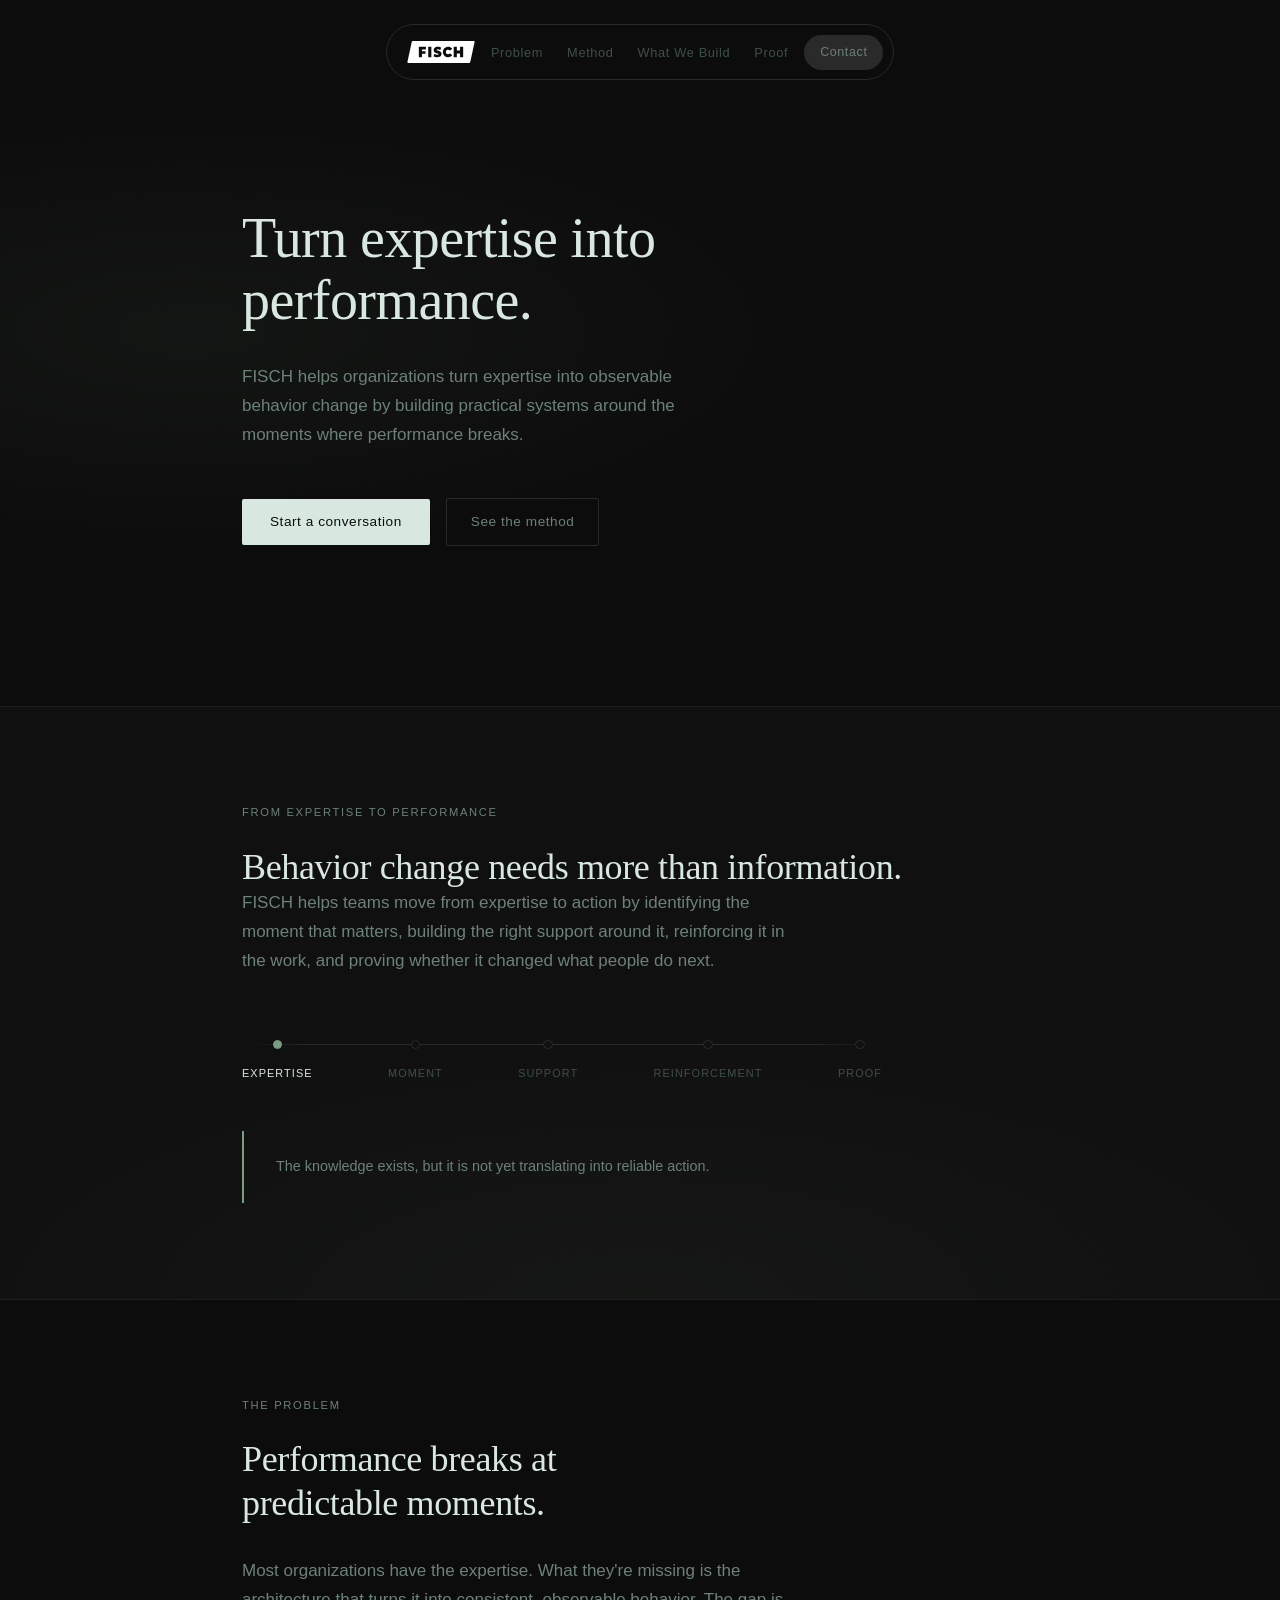
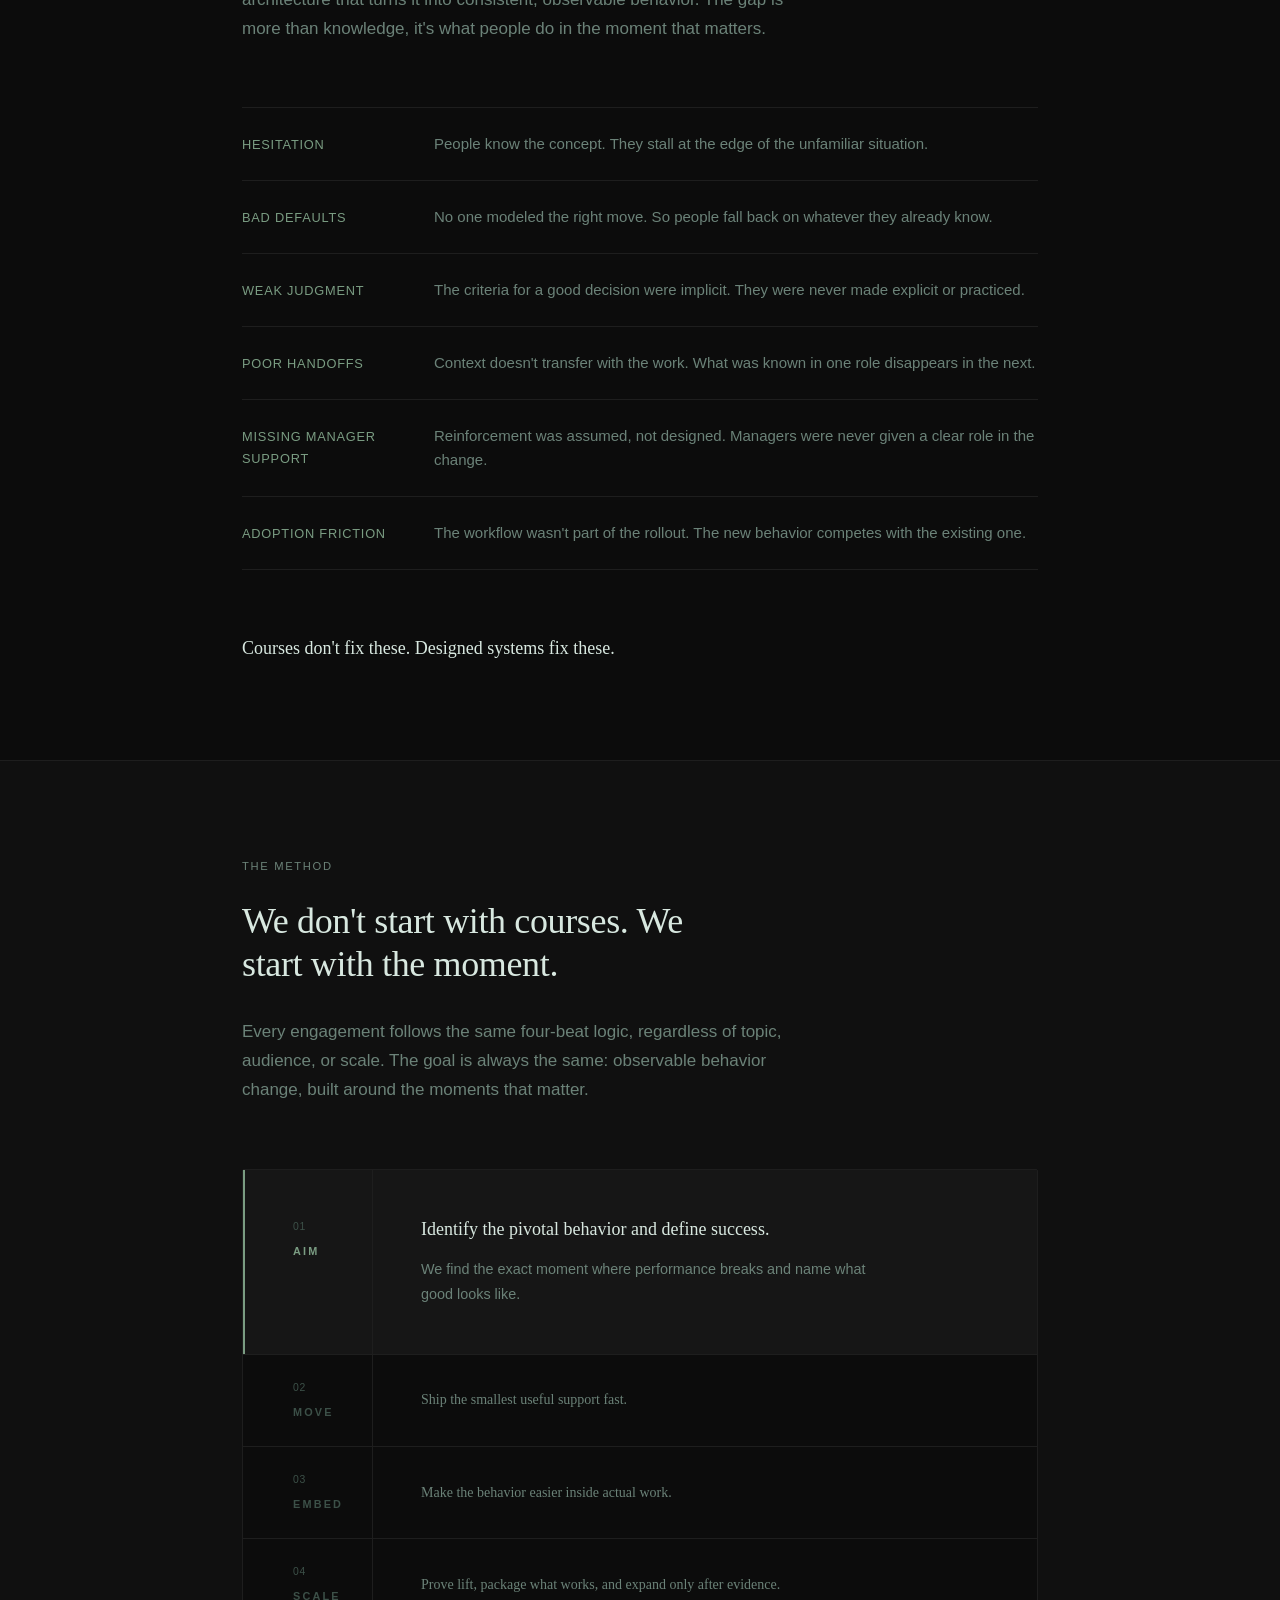
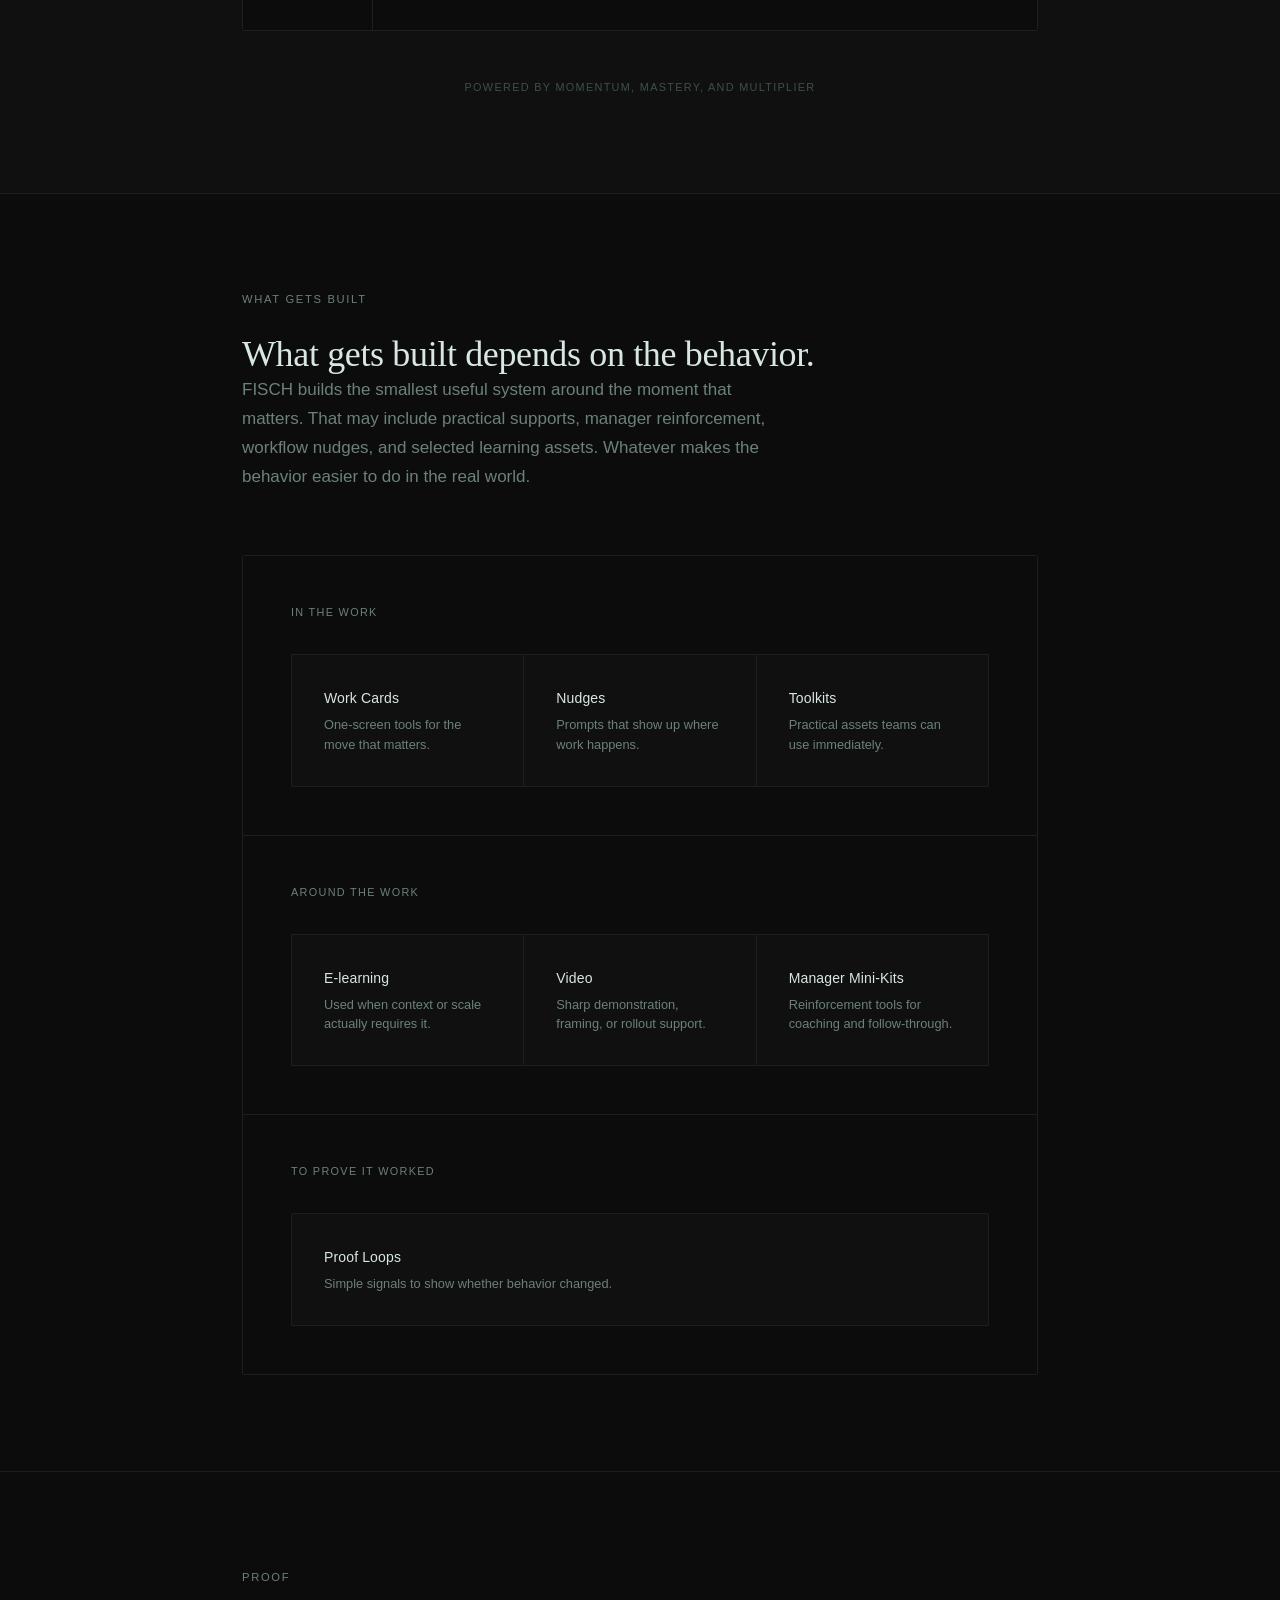
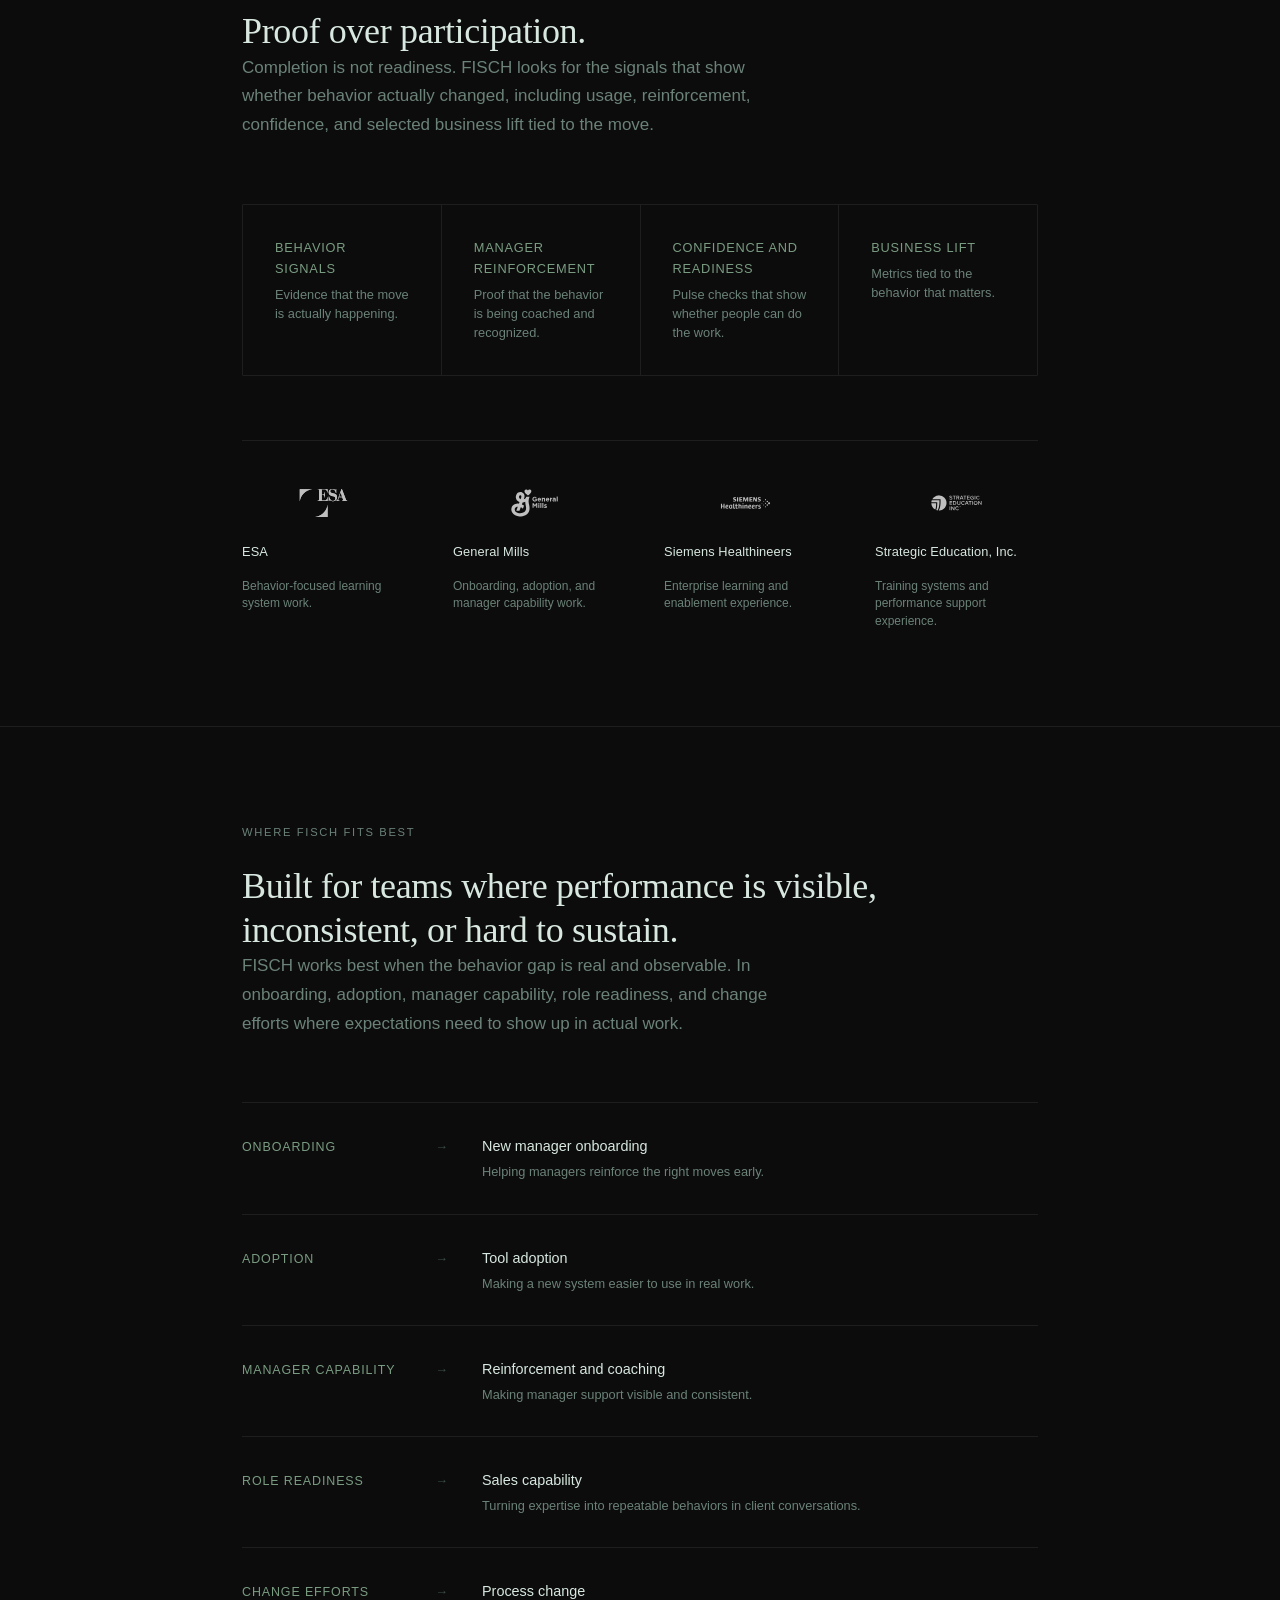
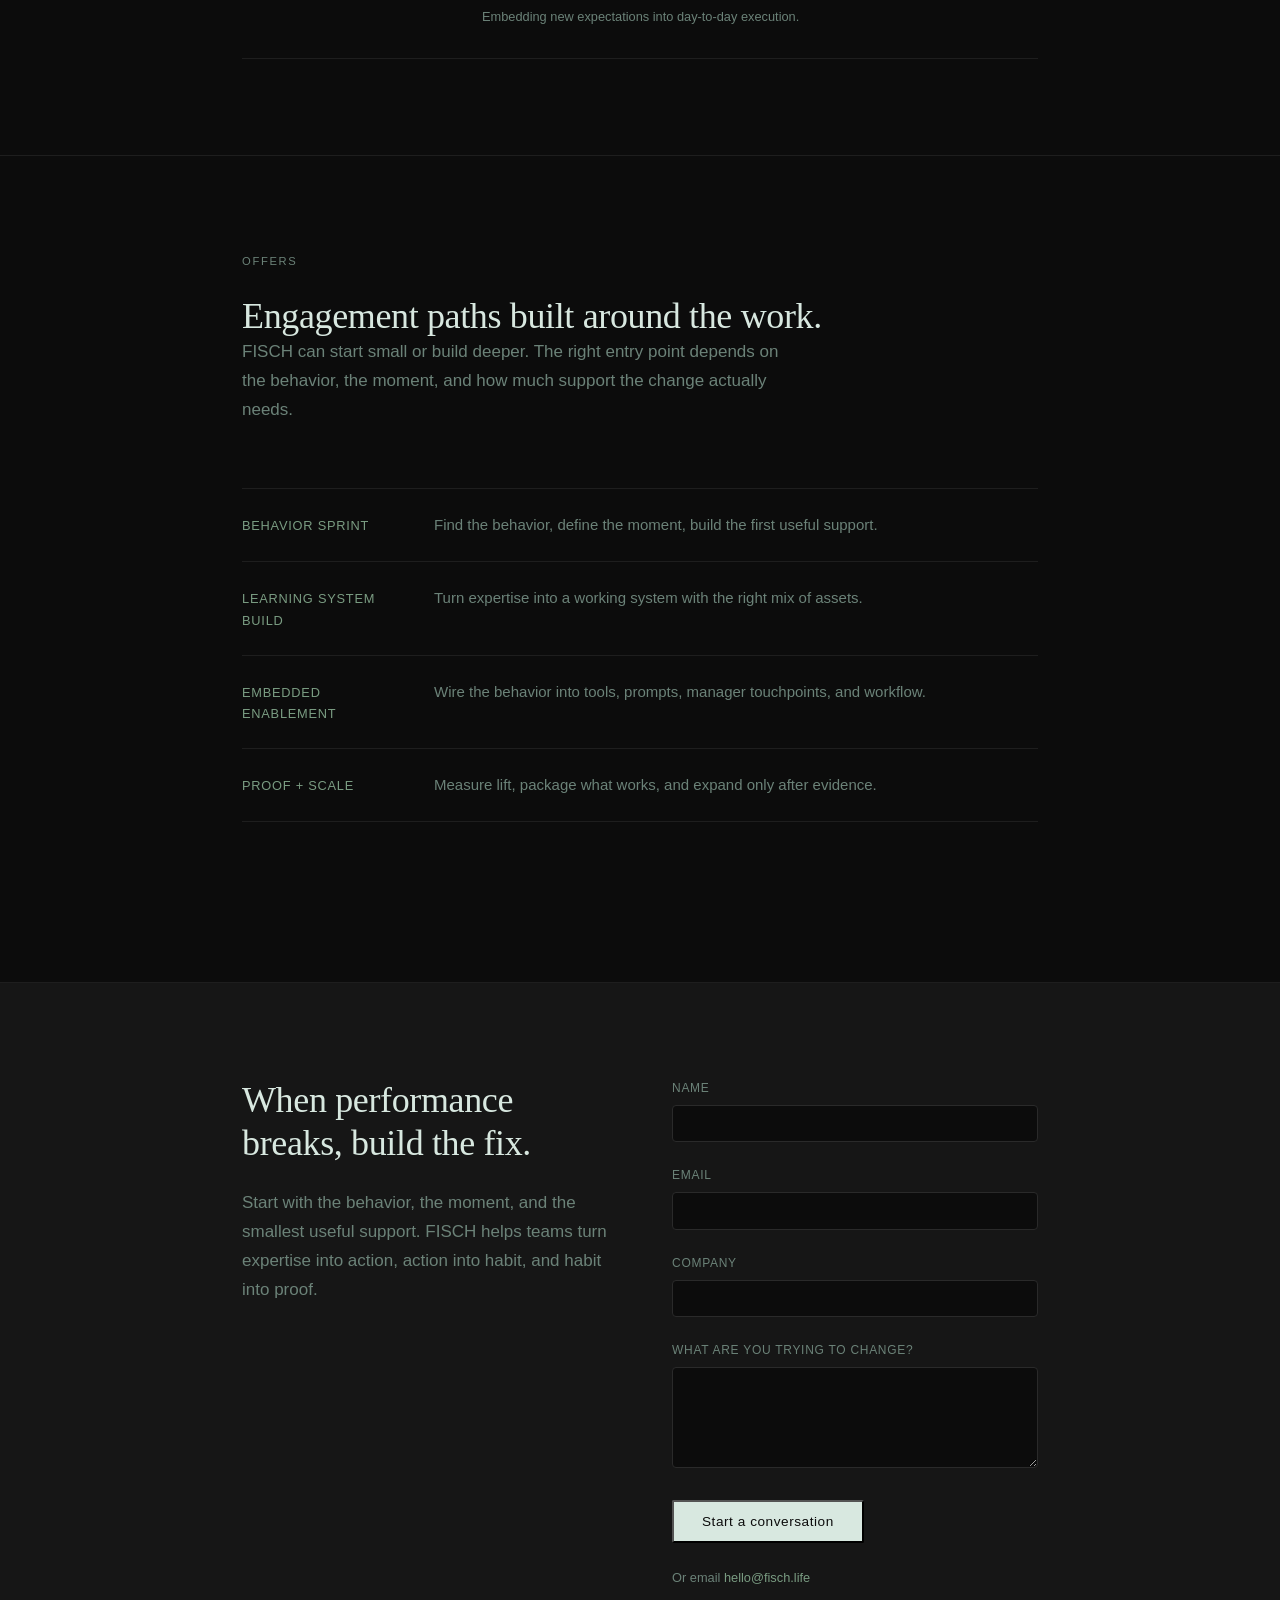
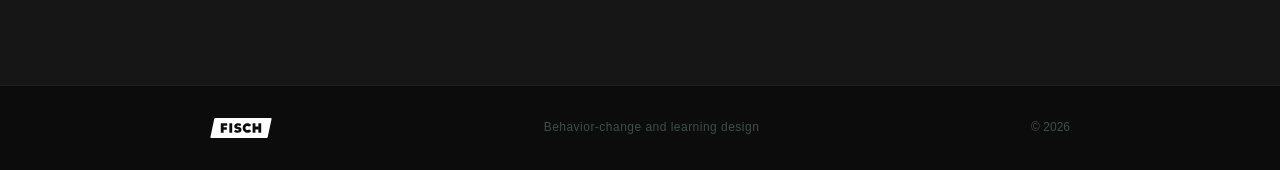
==== about/index.html @ 7678d150 "Add homepage metadata and social preview image" ====
<!DOCTYPE html>
<html lang="en">
<head>
  <meta charset="UTF-8" />
  <meta http-equiv="refresh" content="0; url=/" />
  <link rel="canonical" href="https://fisch.life/" />
  <meta name="robots" content="noindex, nofollow" />
  <title>FISCH</title>
</head>
<body>
  <p>Redirecting to <a href="/">fisch.life</a>&hellip;</p>
</body>
</html>
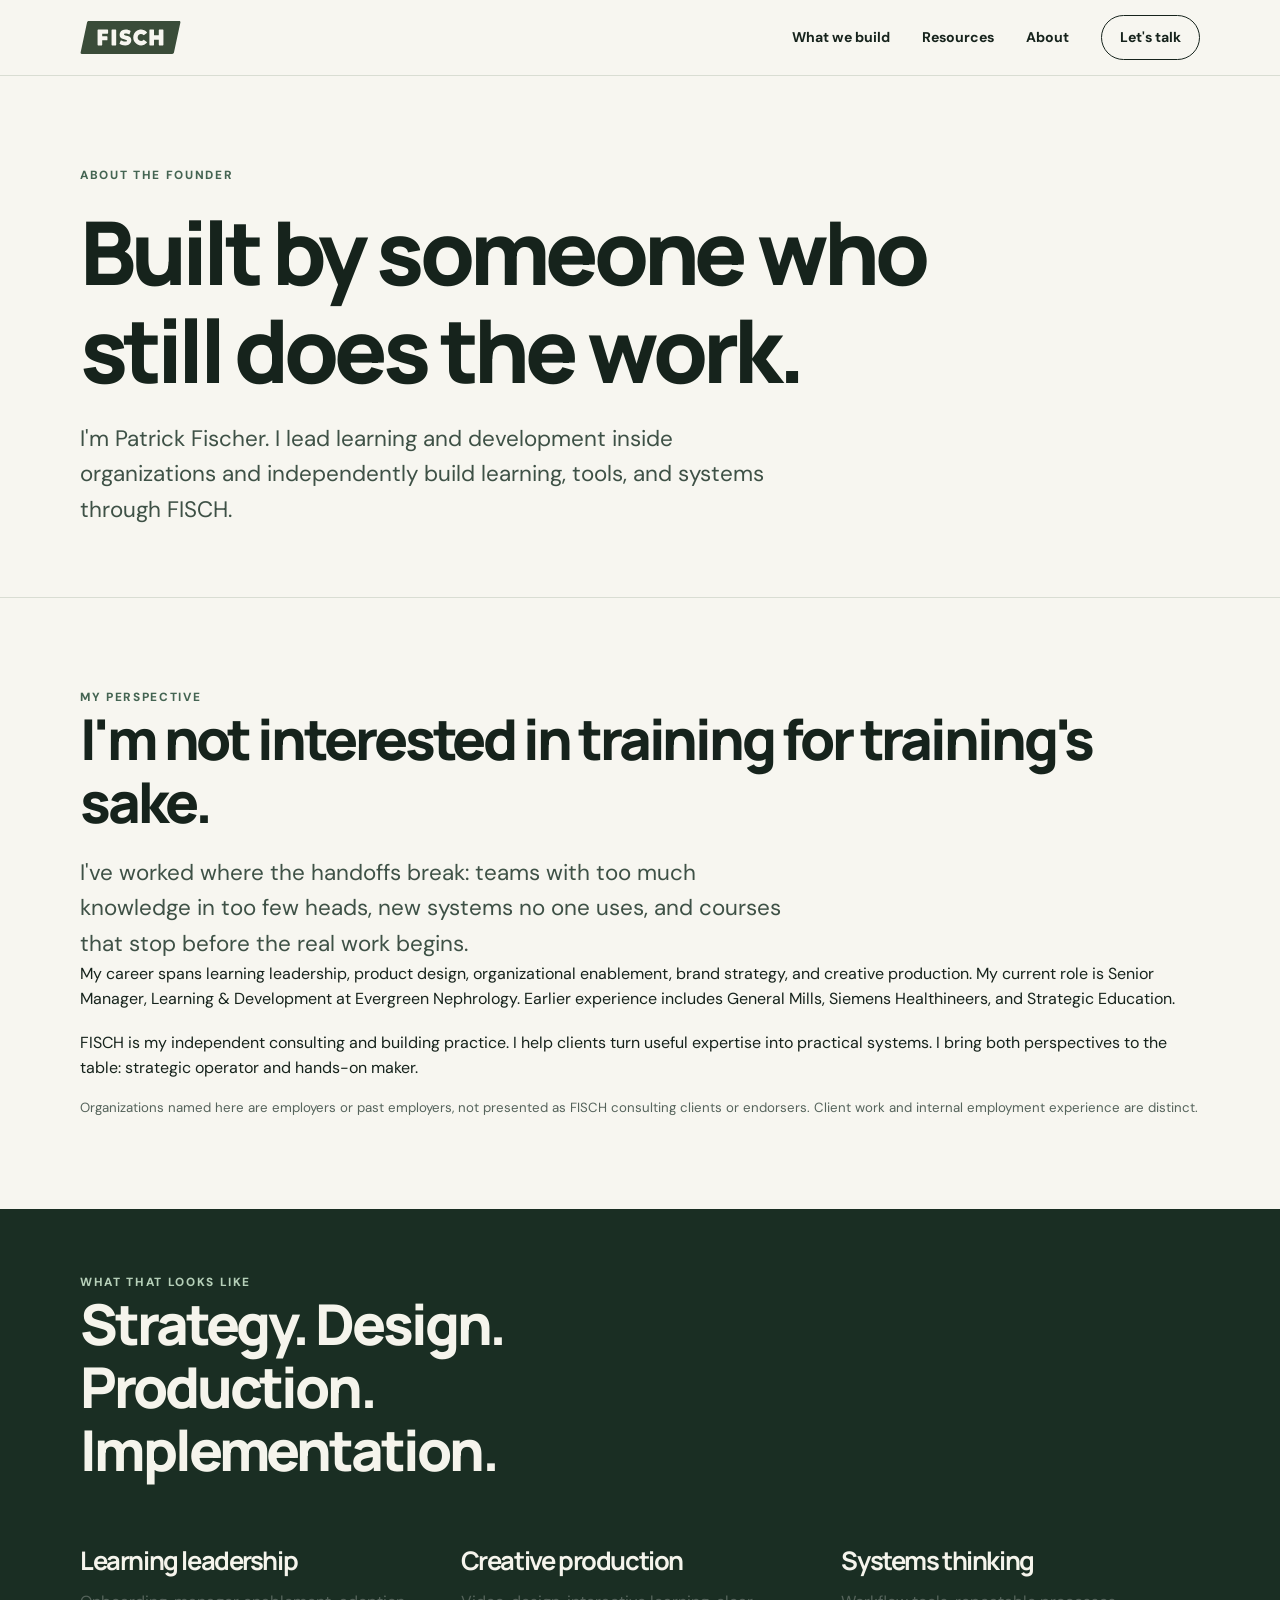
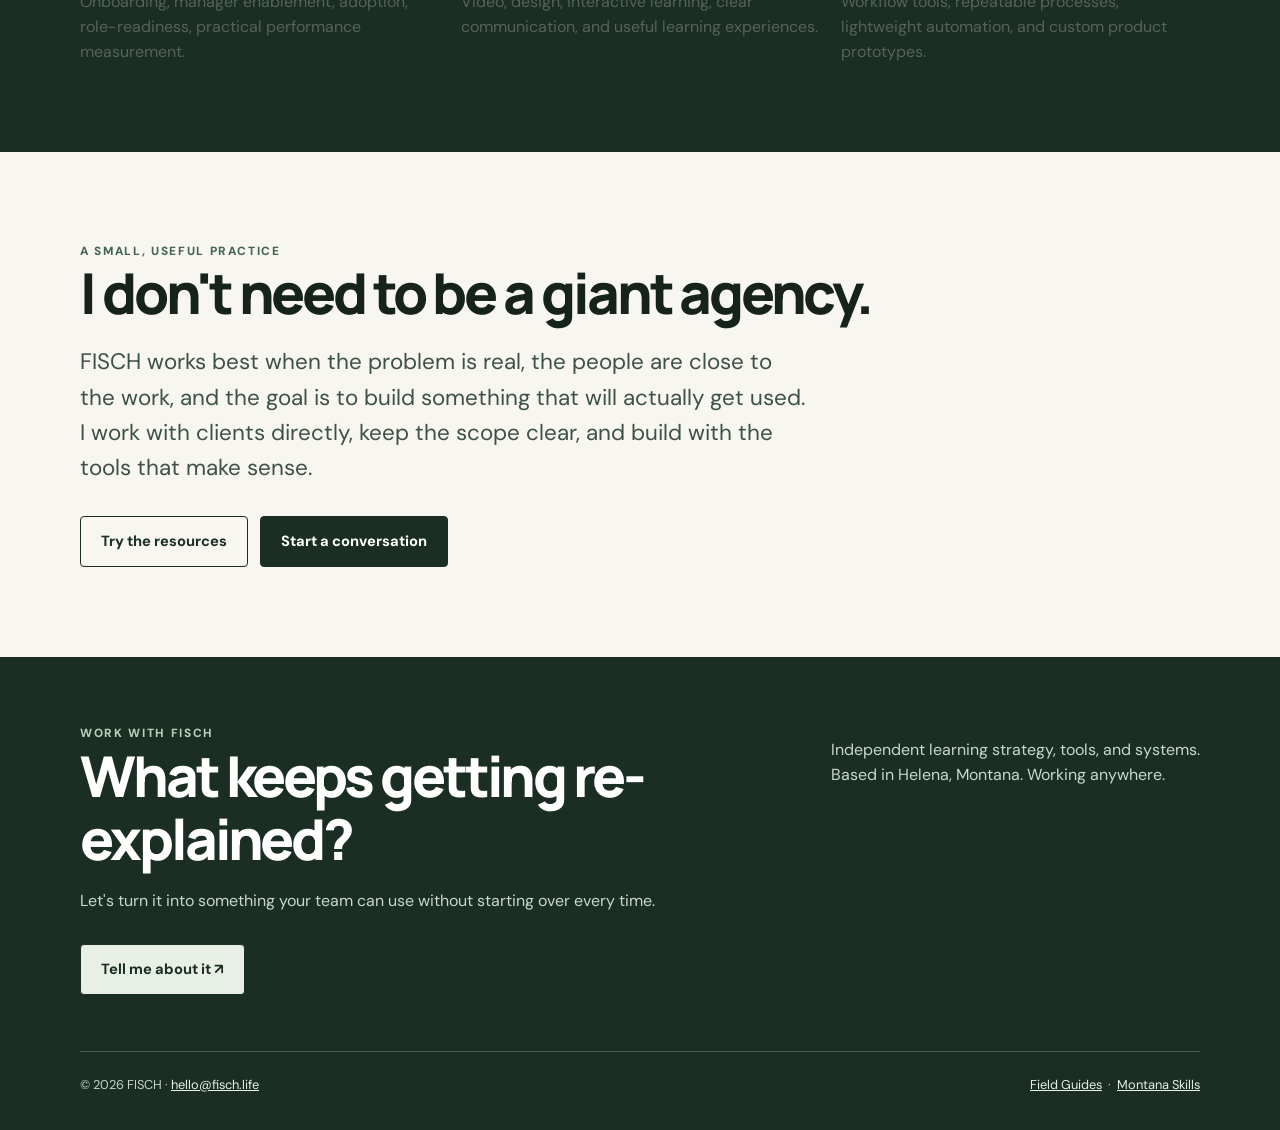
==== commit 982e4e62: "FISCH 2.0: launch editorial website with founder credibility" ====
--- a/about/index.html
+++ b/about/index.html
@@ -1,13 +1,2 @@
-<!DOCTYPE html>
-<html lang="en">
-<head>
-  <meta charset="UTF-8" />
-  <meta http-equiv="refresh" content="0; url=/" />
-  <link rel="canonical" href="https://fisch.life/" />
-  <meta name="robots" content="noindex, nofollow" />
-  <title>FISCH</title>
-</head>
-<body>
-  <p>Redirecting to <a href="/">fisch.life</a>&hellip;</p>
-</body>
-</html>
+<!doctype html><html lang="en"><head><meta charset="utf-8"><meta name="viewport" content="width=device-width, initial-scale=1"><title>About Patrick Fischer | FISCH</title><meta name="description" content="FISCH is built by Patrick Fischer, a working L&D leader, strategist and creative systems builder based in Helena, Montana."><link rel="canonical" href="https://fisch.life/about/"><meta property="og:type" content="website"><meta property="og:title" content="About Patrick Fischer | FISCH"><meta property="og:description" content="FISCH is built by Patrick Fischer, a working L&D leader, strategist and creative systems builder based in Helena, Montana."><meta property="og:image" content="https://fisch.life/assets/images/og-image.png"><link rel="icon" href="/assets/logos/fisch-logo-green.svg" type="image/svg+xml"><link rel="stylesheet" href="/v2.css"></head><body><header class="site-header"><div class="wrap top"><a class="brand" href="/" aria-label="FISCH home"><img src="/assets/logos/fisch-logo-green.svg" alt="FISCH"></a><button type="button" id="menu-toggle" class="menu-btn" aria-expanded="false" aria-controls="site-nav">Menu</button><nav id="site-nav" class="nav" aria-label="Main"><a href="/work/">What we build</a><a href="/resources/">Resources</a><a href="/about/">About</a><a class="nav-cta" href="mailto:hello@fisch.life?subject=Let's%20make%20it%20repeatable">Let's talk</a></nav></div></header>
+<main><section class="page-hero"><div class="wrap"><p class="eyebrow">About the founder</p><h1>Built by someone who still does the work.</h1><p class="lead">I'm Patrick Fischer. I lead learning and development inside organizations and independently build learning, tools, and systems through FISCH.</p></div></section><hr class="rule"><section class="section"><div class="wrap"><div class="band-inner"><div><p class="eyebrow">My perspective</p><h2>I'm not interested in training for training's sake.</h2><p class="lead" style="margin-top:22px">I've worked where the handoffs break: teams with too much knowledge in too few heads, new systems no one uses, and courses that stop before the real work begins.</p></div><div><p>My career spans learning leadership, product design, organizational enablement, brand strategy, and creative production. My current role is Senior Manager, Learning &amp; Development at Evergreen Nephrology. Earlier experience includes General Mills, Siemens Healthineers, and Strategic Education.</p><p style="margin-top:18px">FISCH is my independent consulting and building practice. I help clients turn useful expertise into practical systems. I bring both perspectives to the table: strategic operator and hands-on maker.</p><p style="margin-top:18px" class="micro">Organizations named here are employers or past employers, not presented as FISCH consulting clients or endorsers. Client work and internal employment experience are distinct.</p></div></div></div></section><section class="transformation"><div class="wrap"><p class="eyebrow">What that looks like</p><h2>Strategy. Design. Production. Implementation.</h2><div class="problem-grid" style="margin-top:40px"><div class="problem"><h3>Learning leadership</h3><p>Onboarding, manager enablement, adoption, role-readiness, practical performance measurement.</p></div><div class="problem"><h3>Creative production</h3><p>Video, design, interactive learning, clear communication, and useful learning experiences.</p></div><div class="problem"><h3>Systems thinking</h3><p>Workflow tools, repeatable processes, lightweight automation, and custom product prototypes.</p></div></div></div></section><section class="section"><div class="wrap"><p class="eyebrow">A small, useful practice</p><h2>I don't need to be a giant agency.</h2><p class="lead" style="margin-top:20px">FISCH works best when the problem is real, the people are close to the work, and the goal is to build something that will actually get used. I work with clients directly, keep the scope clear, and build with the tools that make sense.</p><div class="actions"><a href="/resources/" class="btn secondary">Try the resources</a><a href="mailto:hello@fisch.life?subject=Let's%20talk%20FISCH" class="btn">Start a conversation</a></div></div></section></main><footer class="footer"><div class="wrap"><div class="footer-main"><div><span class="eyebrow" style="color:#b6d0b9">Work with FISCH</span><h2>What keeps getting re-explained?</h2><p>Let's turn it into something your team can use without starting over every time.</p><div class="actions"><a class="btn" style="background:#e8efe4;color:#1a2e23" href="mailto:hello@fisch.life?subject=Making%20work%20repeatable">Tell me about it ↗</a></div></div><p>Independent learning strategy, tools, and systems.<br>Based in Helena, Montana. Working anywhere.</p></div><div class="footer-bottom"><span>© 2026 FISCH · <a href="mailto:hello@fisch.life">hello@fisch.life</a></span><span><a href="/resources/">Field Guides</a> &nbsp;·&nbsp; <a href="/montana-skills/">Montana Skills</a></span></div></div></footer><script src="/site-v2.js" defer></script></body></html>
--- a/v2.css
+++ b/v2.css
@@ -0,0 +1,7 @@
+@import url('https://fonts.googleapis.com/css2?family=DM+Sans:wght@400;500;600;700&family=Manrope:wght@400;500;600;700;800&display=swap');
+:root{--ink:#16231c;--muted:#55635b;--paper:#f7f6f0;--white:#fff;--sage:#dae3d8;--forest:#1a2e23;--green:#537962;--line:#d9ddd3;--orange:#c16d42;--max:1120px}
+*{box-sizing:border-box}html{scroll-behavior:smooth}body{margin:0;background:var(--paper);color:var(--ink);font:16px/1.58 'DM Sans',Arial,sans-serif;-webkit-font-smoothing:antialiased}a{color:inherit}a:hover{color:#386148}img{max-width:100%;display:block}button,input,textarea{font:inherit}h1,h2,h3,p{margin:0}h1,h2,h3{font-family:Manrope,'Helvetica Neue',Arial,sans-serif;letter-spacing:-.055em;line-height:1.12}h1{font-size:clamp(3.3rem,8vw,7.3rem);font-weight:800}h2{font-size:clamp(2.1rem,4.4vw,4rem);font-weight:800}h3{font-size:clamp(1.3rem,2vw,1.6rem);font-weight:700}.wrap{width:min(var(--max),calc(100% - 48px));margin-inline:auto}.site-header{position:sticky;top:0;background:rgba(247,246,240,.97);border-bottom:1px solid var(--line);z-index:50;backdrop-filter:blur(12px)}.top{height:75px;display:flex;align-items:center;justify-content:space-between;gap:24px}.brand img{width:101px;height:auto}.brand{display:inline-flex}.nav{display:flex;align-items:center;gap:32px}.nav a{text-decoration:none;font-size:.88rem;font-weight:700}.nav .nav-cta{border:1px solid var(--ink);padding:10px 18px;border-radius:100px}.menu-btn{display:none;border:1px solid var(--ink);border-radius:40px;background:transparent;color:var(--ink);padding:9px 18px;font-weight:700}.eyebrow{font-size:.74rem;text-transform:uppercase;letter-spacing:.14em;font-weight:800;color:#446452}.hero{padding:clamp(72px,9vw,132px) 0 100px}.hero .intro{max-width:900px}.hero h1{max-width:1000px;margin:24px 0}.hero h1 em{font-style:normal;color:#547962}.lead{font-size:clamp(1.14rem,2.2vw,1.4rem);line-height:1.58;max-width:730px;color:#3e5146}.actions{display:flex;gap:12px;align-items:center;flex-wrap:wrap;margin-top:30px}.btn{display:inline-flex;align-items:center;justify-content:center;gap:10px;border:1px solid var(--forest);border-radius:4px;padding:13px 20px;background:var(--forest);color:#fff;text-decoration:none;font-weight:700;font-size:.92rem;cursor:pointer}.btn:hover{background:#365544;color:#fff}.btn.secondary{background:transparent;color:var(--forest)}.btn.secondary:hover{background:var(--sage);color:var(--ink)}.rule{border:0;border-top:1px solid var(--line);margin:0}.section{padding:90px 0}.section-head{display:flex;align-items:start;justify-content:space-between;gap:32px;margin-bottom:40px}.section-head .section-note{max-width:350px;color:var(--muted)}.section-head h2{max-width:650px;margin:14px 0 0}.transformation{background:var(--forest);color:#f5f4ec;padding:64px 0}.transformation h2{max-width:650px}.transformation .eyebrow{color:#b6d0b9}.trans-row{display:grid;grid-template-columns:1fr 66px 1fr;gap:20px;align-items:center;margin-top:48px}.trans-panel{background:#253b2f;border:1px solid #456150;border-radius:8px;padding:28px;min-height:210px}.trans-panel strong{display:block;font-size:1.13rem;margin:10px 0}.trans-panel p{color:#c5d3ca}.trans-arrow{text-align:center;color:#c2d3c5;font-size:2rem}.problem-grid{display:grid;grid-template-columns:repeat(3,minmax(0,1fr));gap:22px}.problem{border-top:2px solid var(--forest);padding:24px 0}.problem p{color:var(--muted);margin-top:13px}.paper-grid{display:grid;grid-template-columns:repeat(3,minmax(0,1fr));gap:16px}.paper{padding:28px;background:var(--white);border:1px solid var(--line);border-radius:4px;display:flex;flex-direction:column;min-height:295px}.paper:hover{border-color:#899c8c}.paper .tag{font-size:.7rem;text-transform:uppercase;letter-spacing:.11em;color:#587360;font-weight:800}.paper h3{margin:26px 0 12px}.paper p{color:var(--muted);font-size:.91rem}.paper a{margin-top:auto;padding-top:25px;text-decoration:underline;text-underline-offset:4px;font-weight:700;font-size:.9rem}.band{background:#e2e9dd;padding:80px 0}.band .band-inner{display:grid;grid-template-columns:1.1fr .9fr;gap:65px;align-items:start}.band p{margin:18px 0;color:#3c4f43}.band a{font-weight:800}.services{display:grid;grid-template-columns:1fr 1fr;gap:0;border-top:1px solid var(--line);margin-top:35px}.service{padding:32px 20px 32px 0;border-bottom:1px solid var(--line)}.service p{margin-top:10px;color:var(--muted)}.service .num{display:block;font-size:.71rem;letter-spacing:.1em;color:var(--green);font-weight:800;margin-bottom:13px}.quote{font:700 clamp(1.35rem,2.7vw,2.4rem)/1.35 Manrope,sans-serif;letter-spacing:-.045em;max-width:890px}.proof{padding:68px 0;border-top:1px solid var(--line)}.proof p{font-size:.9rem;color:var(--muted);max-width:760px;margin-top:17px}.smallcaps{text-transform:uppercase;letter-spacing:.12em;font-size:.75rem;font-weight:800}.footer{background:var(--forest);color:#fff;padding:62px 0 35px}.footer-main{display:flex;justify-content:space-between;gap:32px;align-items:start}.footer h2{max-width:600px}.footer p{color:#c9d8cc;margin-top:18px}.footer a{color:#e6f0e7}.footer-bottom{border-top:1px solid #466050;margin-top:56px;padding-top:23px;display:flex;justify-content:space-between;gap:16px;flex-wrap:wrap;font-size:.8rem;color:#c5d4c9}.page-hero{padding:90px 0 70px}.page-hero h1{font-size:clamp(2.8rem,7vw,5.5rem);max-width:860px;margin:17px 0 22px}.page-hero p.lead{max-width:730px}.article{width:min(760px,calc(100% - 48px));margin:0 auto;padding:45px 0 90px}.article h2{margin:43px 0 14px;font-size:1.8rem}.article h3{margin:26px 0 10px;font-size:1.2rem}.article p,.article li{line-height:1.8;color:#3a4d42;margin-bottom:14px}.article ul,.article ol{padding-left:21px}.article a{color:#315e43}.article .callout{background:#e6ecdf;border-left:4px solid #537962;padding:22px;margin:28px 0}.article .callout p:last-child{margin:0}.article .sources{border-top:1px solid var(--line);padding-top:23px;margin-top:40px;font-size:.9rem}.field-row{display:flex;gap:20px;padding:19px 0;border-bottom:1px solid #d0d8cd;align-items:start}.field-row b{width:175px;flex-shrink:0}.field-row span{flex:1;color:var(--muted)}.worksheet{background:white;border:1px solid #d5dcd3;padding:30px;margin:28px 0}.worksheet h3{margin-top:0}.write-line{border-bottom:1px solid #9ea99f;min-height:36px;margin:8px 0 15px}.resource-toolbar{display:flex;gap:12px;flex-wrap:wrap;align-items:center;margin:20px 0 0}.tool{padding:32px;background:#fff;border:1px solid var(--line);border-radius:6px}.tool fieldset{border:0;padding:0;margin:26px 0}.tool legend{font-weight:700;margin-bottom:12px}.tool label.choice{display:block;margin:8px 0;padding:10px;border:1px solid var(--line);cursor:pointer}.tool label.choice:has(input:checked){background:#e2e9dd;border-color:#65816c}.tool-result{padding:22px;background:#dce7dc;margin-top:22px;display:none}.tool-result.show{display:block}.card-link{text-decoration:none}.visually-hidden{position:absolute;left:-9999px;width:1px;height:1px;overflow:hidden}.micro{font-size:.83rem;color:var(--muted)}.resource-list{display:grid;grid-template-columns:repeat(3,1fr);gap:16px}.resource-list article{background:white;border:1px solid var(--line);padding:26px;display:flex;flex-direction:column;min-height:280px}.resource-list h3{margin:20px 0 10px}.resource-list p{color:var(--muted);font-size:.9rem}.resource-list a{font-weight:700;margin-top:auto;padding-top:24px;text-underline-offset:4px}.resource-list .tag{font-size:.72rem;text-transform:uppercase;letter-spacing:.1em;color:var(--green);font-weight:800}.meta-line{display:flex;gap:14px;flex-wrap:wrap;color:var(--muted);font-size:.82rem;margin-top:22px}.frame{background:white;border:1px solid var(--line);padding:28px;margin:35px 0}.frame .mono{font-family:monospace;font-size:.86rem;background:#e5ebe4;padding:14px;margin:13px 0}.divider{height:1px;background:var(--line);margin:18px 0}.status-note{background:#f1e8dd;border-left:4px solid #b78252;padding:18px;margin:25px 0}.status-note p{margin:0}.video-shell{background:#253c2e;color:white;min-height:220px;display:flex;align-items:center;justify-content:center;text-align:center;padding:30px}.video-shell p{color:#d9e8dc}.nav-highlight{color:#315c41}.editor-help{background:#e5e9e0;padding:20px;margin:28px 0}.editor-help a{display:inline-block;margin:8px 16px 0 0}
+@media(max-width:820px){.wrap{width:min(var(--max),calc(100% - 36px))}.nav{display:none;position:absolute;top:75px;left:0;right:0;background:var(--paper);border-bottom:1px solid var(--line);padding:22px 18px 25px;flex-direction:column;align-items:stretch;gap:0}.nav.open{display:flex}.nav a{padding:12px 0}.nav .nav-cta{margin-top:12px;text-align:center}.menu-btn{display:block}.hero{padding:70px 0}.section{padding:65px 0}.section-head{display:block}.section-head .section-note{margin-top:20px}.trans-row{grid-template-columns:1fr;gap:12px}.trans-arrow{transform:rotate(90deg)}.problem-grid,.paper-grid,.resource-list{grid-template-columns:1fr 1fr}.band .band-inner{grid-template-columns:1fr;gap:20px}.services{grid-template-columns:1fr}.footer-main{display:block}.footer-main .actions{margin-top:25px}}
+@media(max-width:550px){h1{font-size:clamp(2.9rem,13vw,4.6rem)}.page-hero h1{font-size:clamp(2.5rem,11vw,4rem)}.hero{padding:60px 0 70px}.problem-grid,.paper-grid,.resource-list{grid-template-columns:1fr}.paper{min-height:240px}.field-row{display:block}.field-row b{display:block;width:auto;margin-bottom:8px}.worksheet{padding:20px}.section-head{margin-bottom:25px}.top{height:68px}.nav{top:68px}.footer{padding-top:55px}}
+@media(prefers-reduced-motion:reduce){html{scroll-behavior:auto}}
+@media print{.site-header,.footer,.resource-toolbar,.actions,.no-print{display:none!important}body{background:white;color:black}.article{width:100%;padding:0}.worksheet{break-inside:avoid}.page-hero{padding:10px 0}h1{font-size:2.4rem!important}}
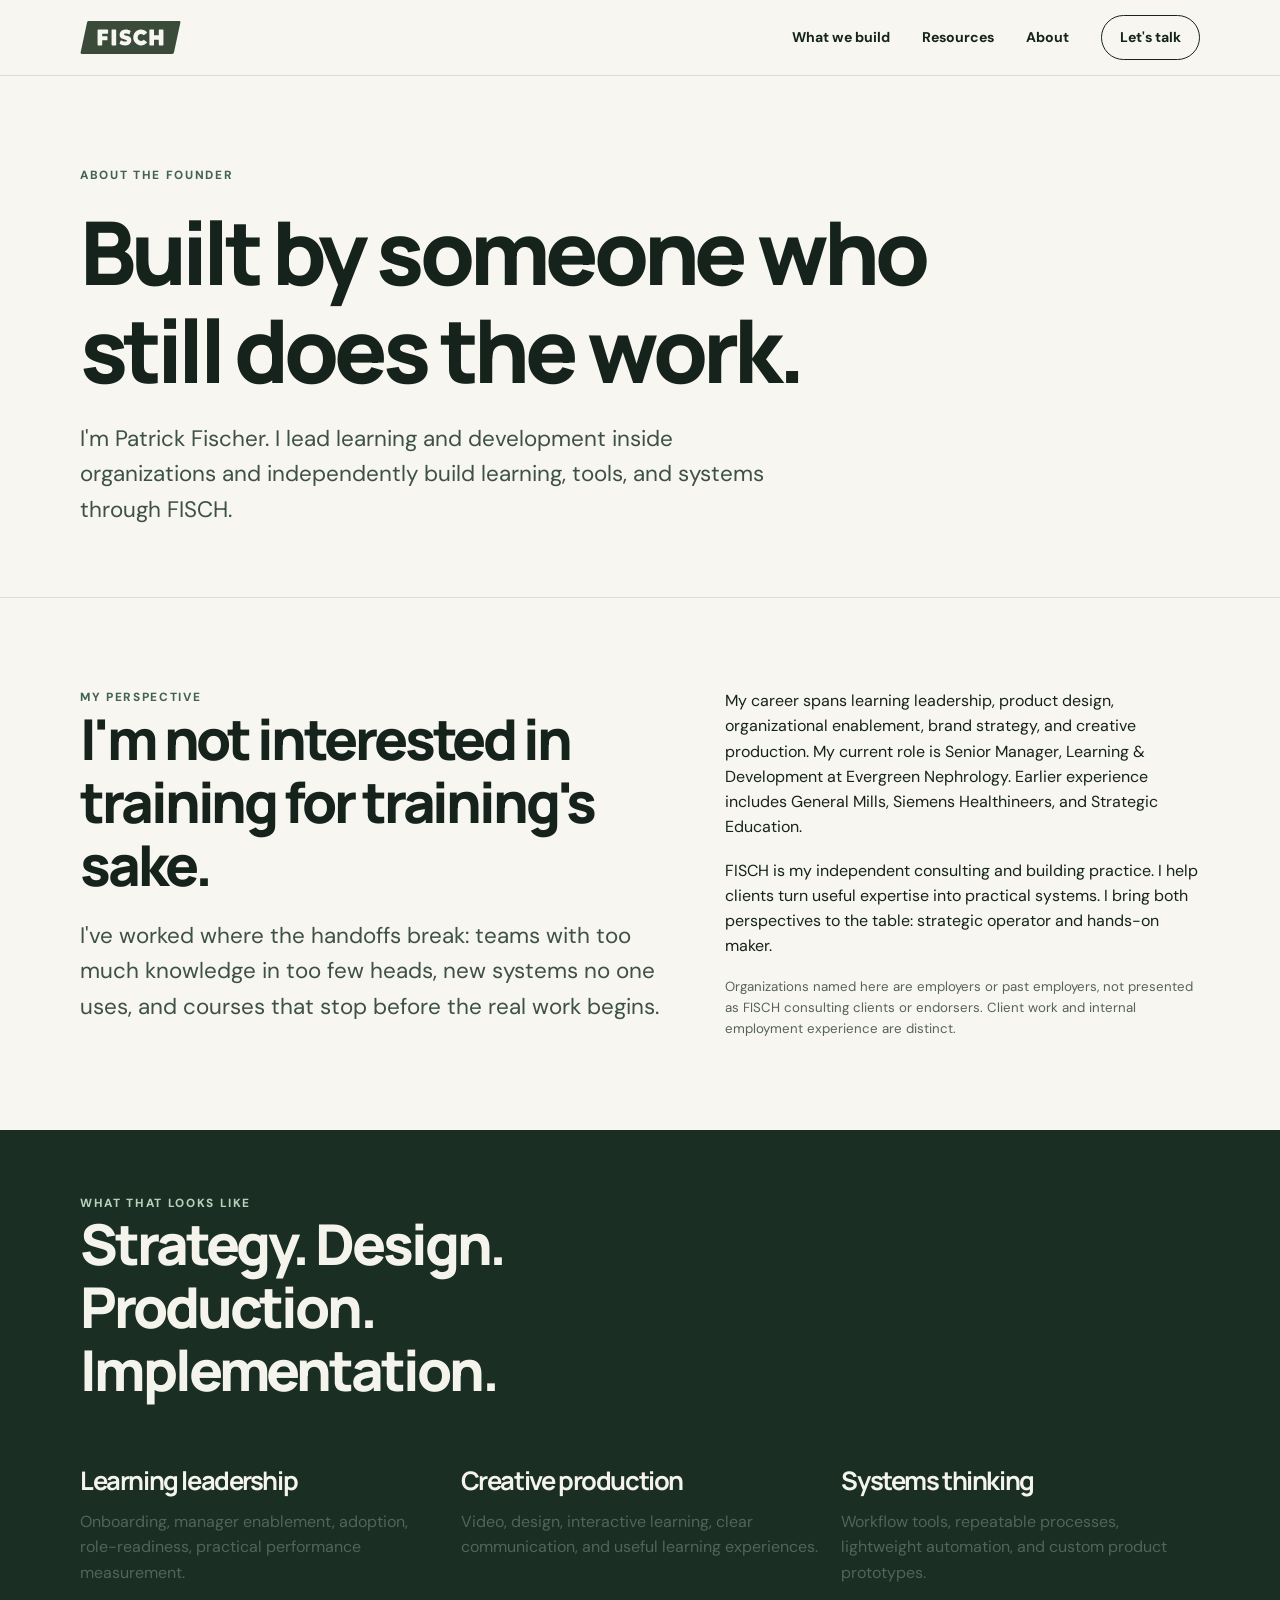
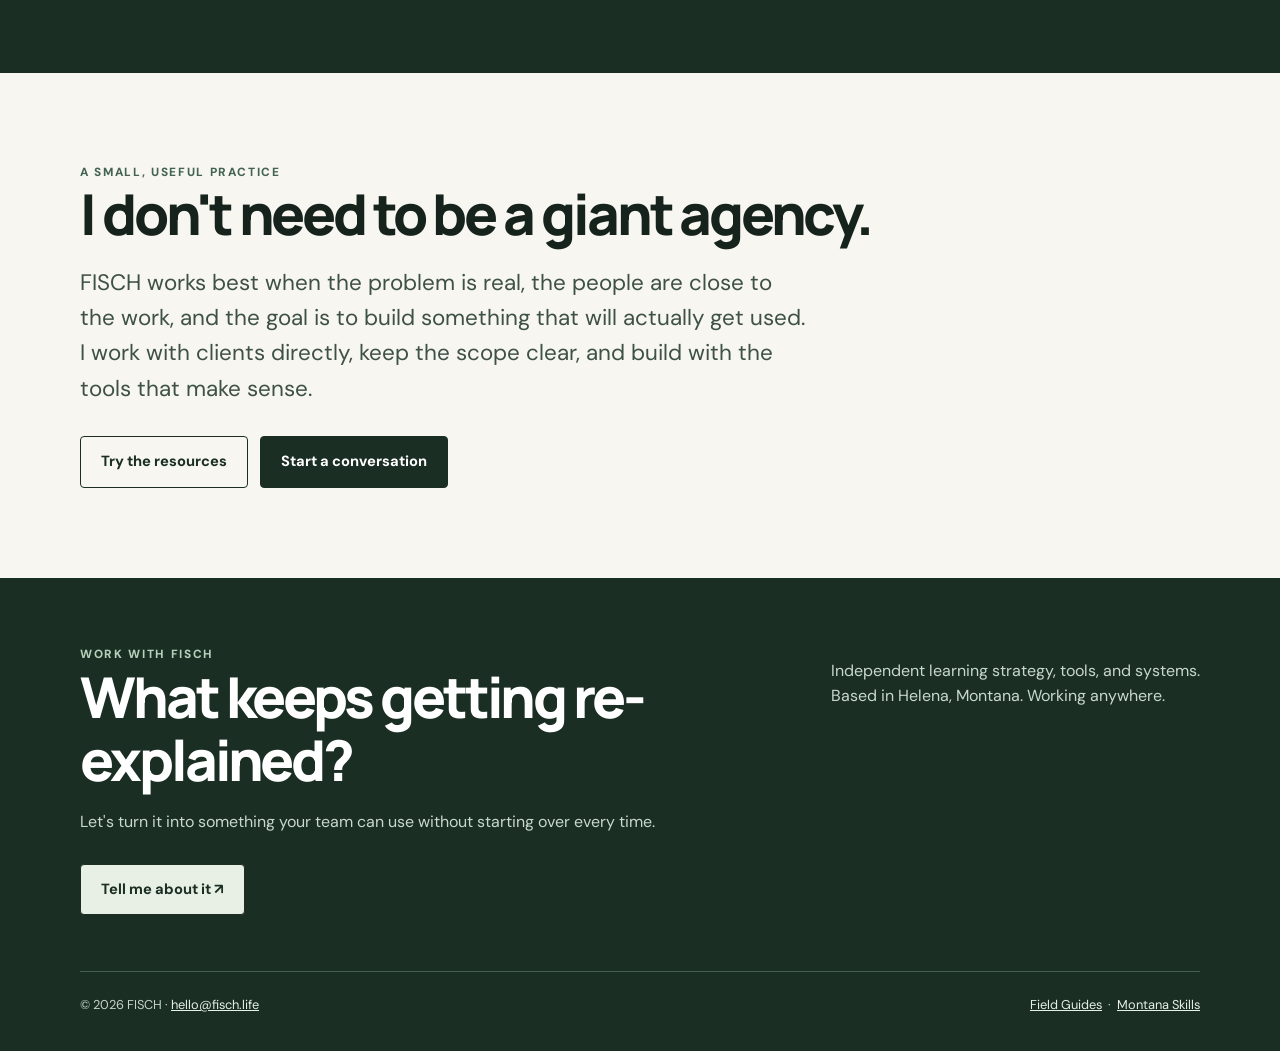
==== commit 35d3c311: "FISCH: restore original artwork and contextual inquiry email drafts" ====
--- a/about/index.html
+++ b/about/index.html
@@ -1,2 +1,2 @@
-<!doctype html><html lang="en"><head><meta charset="utf-8"><meta name="viewport" content="width=device-width, initial-scale=1"><title>About Patrick Fischer | FISCH</title><meta name="description" content="FISCH is built by Patrick Fischer, a working L&D leader, strategist and creative systems builder based in Helena, Montana."><link rel="canonical" href="https://fisch.life/about/"><meta property="og:type" content="website"><meta property="og:title" content="About Patrick Fischer | FISCH"><meta property="og:description" content="FISCH is built by Patrick Fischer, a working L&D leader, strategist and creative systems builder based in Helena, Montana."><meta property="og:image" content="https://fisch.life/assets/images/og-image.png"><link rel="icon" href="/assets/logos/fisch-logo-green.svg" type="image/svg+xml"><link rel="stylesheet" href="/v2.css"></head><body><header class="site-header"><div class="wrap top"><a class="brand" href="/" aria-label="FISCH home"><img src="/assets/logos/fisch-logo-green.svg" alt="FISCH"></a><button type="button" id="menu-toggle" class="menu-btn" aria-expanded="false" aria-controls="site-nav">Menu</button><nav id="site-nav" class="nav" aria-label="Main"><a href="/work/">What we build</a><a href="/resources/">Resources</a><a href="/about/">About</a><a class="nav-cta" href="mailto:hello@fisch.life?subject=Let's%20make%20it%20repeatable">Let's talk</a></nav></div></header>
-<main><section class="page-hero"><div class="wrap"><p class="eyebrow">About the founder</p><h1>Built by someone who still does the work.</h1><p class="lead">I'm Patrick Fischer. I lead learning and development inside organizations and independently build learning, tools, and systems through FISCH.</p></div></section><hr class="rule"><section class="section"><div class="wrap"><div class="band-inner"><div><p class="eyebrow">My perspective</p><h2>I'm not interested in training for training's sake.</h2><p class="lead" style="margin-top:22px">I've worked where the handoffs break: teams with too much knowledge in too few heads, new systems no one uses, and courses that stop before the real work begins.</p></div><div><p>My career spans learning leadership, product design, organizational enablement, brand strategy, and creative production. My current role is Senior Manager, Learning &amp; Development at Evergreen Nephrology. Earlier experience includes General Mills, Siemens Healthineers, and Strategic Education.</p><p style="margin-top:18px">FISCH is my independent consulting and building practice. I help clients turn useful expertise into practical systems. I bring both perspectives to the table: strategic operator and hands-on maker.</p><p style="margin-top:18px" class="micro">Organizations named here are employers or past employers, not presented as FISCH consulting clients or endorsers. Client work and internal employment experience are distinct.</p></div></div></div></section><section class="transformation"><div class="wrap"><p class="eyebrow">What that looks like</p><h2>Strategy. Design. Production. Implementation.</h2><div class="problem-grid" style="margin-top:40px"><div class="problem"><h3>Learning leadership</h3><p>Onboarding, manager enablement, adoption, role-readiness, practical performance measurement.</p></div><div class="problem"><h3>Creative production</h3><p>Video, design, interactive learning, clear communication, and useful learning experiences.</p></div><div class="problem"><h3>Systems thinking</h3><p>Workflow tools, repeatable processes, lightweight automation, and custom product prototypes.</p></div></div></div></section><section class="section"><div class="wrap"><p class="eyebrow">A small, useful practice</p><h2>I don't need to be a giant agency.</h2><p class="lead" style="margin-top:20px">FISCH works best when the problem is real, the people are close to the work, and the goal is to build something that will actually get used. I work with clients directly, keep the scope clear, and build with the tools that make sense.</p><div class="actions"><a href="/resources/" class="btn secondary">Try the resources</a><a href="mailto:hello@fisch.life?subject=Let's%20talk%20FISCH" class="btn">Start a conversation</a></div></div></section></main><footer class="footer"><div class="wrap"><div class="footer-main"><div><span class="eyebrow" style="color:#b6d0b9">Work with FISCH</span><h2>What keeps getting re-explained?</h2><p>Let's turn it into something your team can use without starting over every time.</p><div class="actions"><a class="btn" style="background:#e8efe4;color:#1a2e23" href="mailto:hello@fisch.life?subject=Making%20work%20repeatable">Tell me about it ↗</a></div></div><p>Independent learning strategy, tools, and systems.<br>Based in Helena, Montana. Working anywhere.</p></div><div class="footer-bottom"><span>© 2026 FISCH · <a href="mailto:hello@fisch.life">hello@fisch.life</a></span><span><a href="/resources/">Field Guides</a> &nbsp;·&nbsp; <a href="/montana-skills/">Montana Skills</a></span></div></div></footer><script src="/site-v2.js" defer></script></body></html>+<!doctype html><html lang="en"><head><meta charset="utf-8"><meta name="viewport" content="width=device-width, initial-scale=1"><title>About Patrick Fischer | FISCH</title><meta name="description" content="FISCH is built by Patrick Fischer, a working L&D leader, strategist and creative systems builder based in Helena, Montana."><link rel="canonical" href="https://fisch.life/about/"><meta property="og:type" content="website"><meta property="og:title" content="About Patrick Fischer | FISCH"><meta property="og:description" content="FISCH is built by Patrick Fischer, a working L&D leader, strategist and creative systems builder based in Helena, Montana."><meta property="og:image" content="https://fisch.life/assets/images/og-image.png"><link rel="icon" href="/assets/logos/fisch-logo-green.svg" type="image/svg+xml"><link rel="stylesheet" href="/v2.css"></head><body><header class="site-header"><div class="wrap top"><a class="brand" href="/" aria-label="FISCH home"><img src="/assets/logos/fisch-logo-green.svg" alt="FISCH"></a><button type="button" id="menu-toggle" class="menu-btn" aria-expanded="false" aria-controls="site-nav">Menu</button><nav id="site-nav" class="nav" aria-label="Main"><a href="/work/">What we build</a><a href="/resources/">Resources</a><a href="/about/">About</a><a class="nav-cta" href="mailto:hello@fisch.life?subject=FISCH%20%7C%20New%20project%20inquiry&body=Hi%20Patrick%2C%0A%0AI'd%20like%20to%20discuss%20a%20potential%20FISCH%20project.%0A%0AMy%20organization%2Fteam%3A%0A%0AWhat%20we%20need%20people%20to%20do%20more%20consistently%3A%0A%0AWhat%20keeps%20breaking%20or%20getting%20re-explained%3A%0A%0AWhat%20a%20better%20outcome%20would%20look%20like%3A%0A%0ATimeline%20and%20best%20contact%3A%0A%0ASource%3A%20fisch.life%0A">Let's talk</a></nav></div></header>
+<main><section class="page-hero"><div class="wrap"><p class="eyebrow">About the founder</p><h1>Built by someone who still does the work.</h1><p class="lead">I'm Patrick Fischer. I lead learning and development inside organizations and independently build learning, tools, and systems through FISCH.</p></div></section><hr class="rule"><section class="section"><div class="wrap"><div class="band-inner"><div><p class="eyebrow">My perspective</p><h2>I'm not interested in training for training's sake.</h2><p class="lead" style="margin-top:22px">I've worked where the handoffs break: teams with too much knowledge in too few heads, new systems no one uses, and courses that stop before the real work begins.</p></div><div><p>My career spans learning leadership, product design, organizational enablement, brand strategy, and creative production. My current role is Senior Manager, Learning &amp; Development at Evergreen Nephrology. Earlier experience includes General Mills, Siemens Healthineers, and Strategic Education.</p><p style="margin-top:18px">FISCH is my independent consulting and building practice. I help clients turn useful expertise into practical systems. I bring both perspectives to the table: strategic operator and hands-on maker.</p><p style="margin-top:18px" class="micro">Organizations named here are employers or past employers, not presented as FISCH consulting clients or endorsers. Client work and internal employment experience are distinct.</p></div></div></div></section><section class="transformation"><div class="wrap"><p class="eyebrow">What that looks like</p><h2>Strategy. Design. Production. Implementation.</h2><div class="problem-grid" style="margin-top:40px"><div class="problem"><h3>Learning leadership</h3><p>Onboarding, manager enablement, adoption, role-readiness, practical performance measurement.</p></div><div class="problem"><h3>Creative production</h3><p>Video, design, interactive learning, clear communication, and useful learning experiences.</p></div><div class="problem"><h3>Systems thinking</h3><p>Workflow tools, repeatable processes, lightweight automation, and custom product prototypes.</p></div></div></div></section><section class="section"><div class="wrap"><p class="eyebrow">A small, useful practice</p><h2>I don't need to be a giant agency.</h2><p class="lead" style="margin-top:20px">FISCH works best when the problem is real, the people are close to the work, and the goal is to build something that will actually get used. I work with clients directly, keep the scope clear, and build with the tools that make sense.</p><div class="actions"><a href="/resources/" class="btn secondary">Try the resources</a><a href="mailto:hello@fisch.life?subject=FISCH%20%7C%20New%20project%20inquiry&body=Hi%20Patrick%2C%0A%0AI'd%20like%20to%20discuss%20a%20potential%20FISCH%20project.%0A%0AMy%20organization%2Fteam%3A%0A%0AWhat%20we%20need%20people%20to%20do%20more%20consistently%3A%0A%0AWhat%20keeps%20breaking%20or%20getting%20re-explained%3A%0A%0AWhat%20a%20better%20outcome%20would%20look%20like%3A%0A%0ATimeline%20and%20best%20contact%3A%0A%0ASource%3A%20fisch.life%0A%20FISCH" class="btn">Start a conversation</a></div></div></section></main><footer class="footer"><div class="wrap"><div class="footer-main"><div><span class="eyebrow" style="color:#b6d0b9">Work with FISCH</span><h2>What keeps getting re-explained?</h2><p>Let's turn it into something your team can use without starting over every time.</p><div class="actions"><a class="btn" style="background:#e8efe4;color:#1a2e23" href="mailto:hello@fisch.life?subject=FISCH%20%7C%20New%20project%20inquiry&body=Hi%20Patrick%2C%0A%0AI'd%20like%20to%20discuss%20a%20potential%20FISCH%20project.%0A%0AMy%20organization%2Fteam%3A%0A%0AWhat%20we%20need%20people%20to%20do%20more%20consistently%3A%0A%0AWhat%20keeps%20breaking%20or%20getting%20re-explained%3A%0A%0AWhat%20a%20better%20outcome%20would%20look%20like%3A%0A%0ATimeline%20and%20best%20contact%3A%0A%0ASource%3A%20fisch.life%0A">Tell me about it ↗</a></div></div><p>Independent learning strategy, tools, and systems.<br>Based in Helena, Montana. Working anywhere.</p></div><div class="footer-bottom"><span>© 2026 FISCH · <a href="mailto:hello@fisch.life">hello@fisch.life</a></span><span><a href="/resources/">Field Guides</a> &nbsp;·&nbsp; <a href="/montana-skills/">Montana Skills</a></span></div></div></footer><script src="/site-v2.js" defer></script></body></html>
--- a/v2.css
+++ b/v2.css
@@ -5,3 +5,7 @@
 @media(max-width:550px){h1{font-size:clamp(2.9rem,13vw,4.6rem)}.page-hero h1{font-size:clamp(2.5rem,11vw,4rem)}.hero{padding:60px 0 70px}.problem-grid,.paper-grid,.resource-list{grid-template-columns:1fr}.paper{min-height:240px}.field-row{display:block}.field-row b{display:block;width:auto;margin-bottom:8px}.worksheet{padding:20px}.section-head{margin-bottom:25px}.top{height:68px}.nav{top:68px}.footer{padding-top:55px}}
 @media(prefers-reduced-motion:reduce){html{scroll-behavior:auto}}
 @media print{.site-header,.footer,.resource-toolbar,.actions,.no-print{display:none!important}body{background:white;color:black}.article{width:100%;padding:0}.worksheet{break-inside:avoid}.page-hero{padding:10px 0}h1{font-size:2.4rem!important}}
+
+/* Keep the About page readable as a two-column editorial spread. */
+.section .band-inner{display:grid;grid-template-columns:1.1fr .9fr;gap:65px;align-items:start}
+@media(max-width:820px){.section .band-inner{display:block}.section .band-inner>div+div{margin-top:28px}}
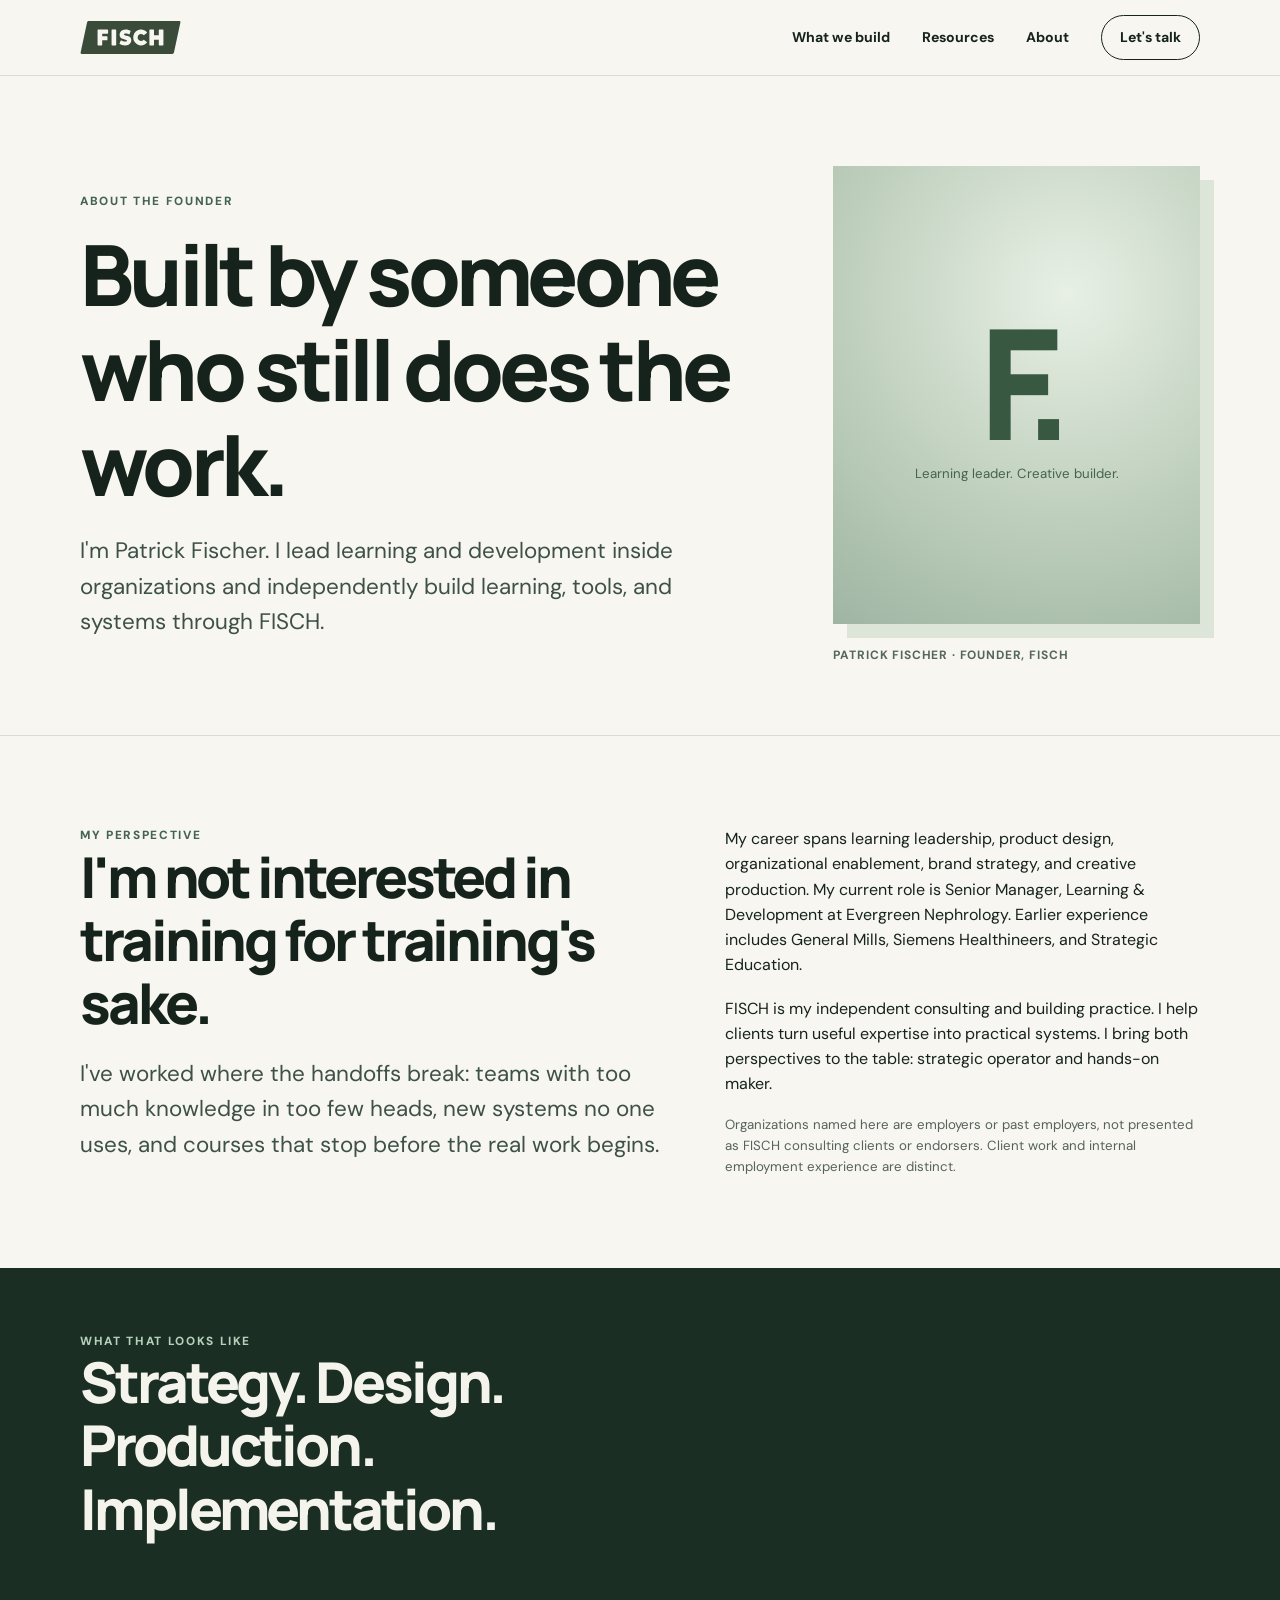
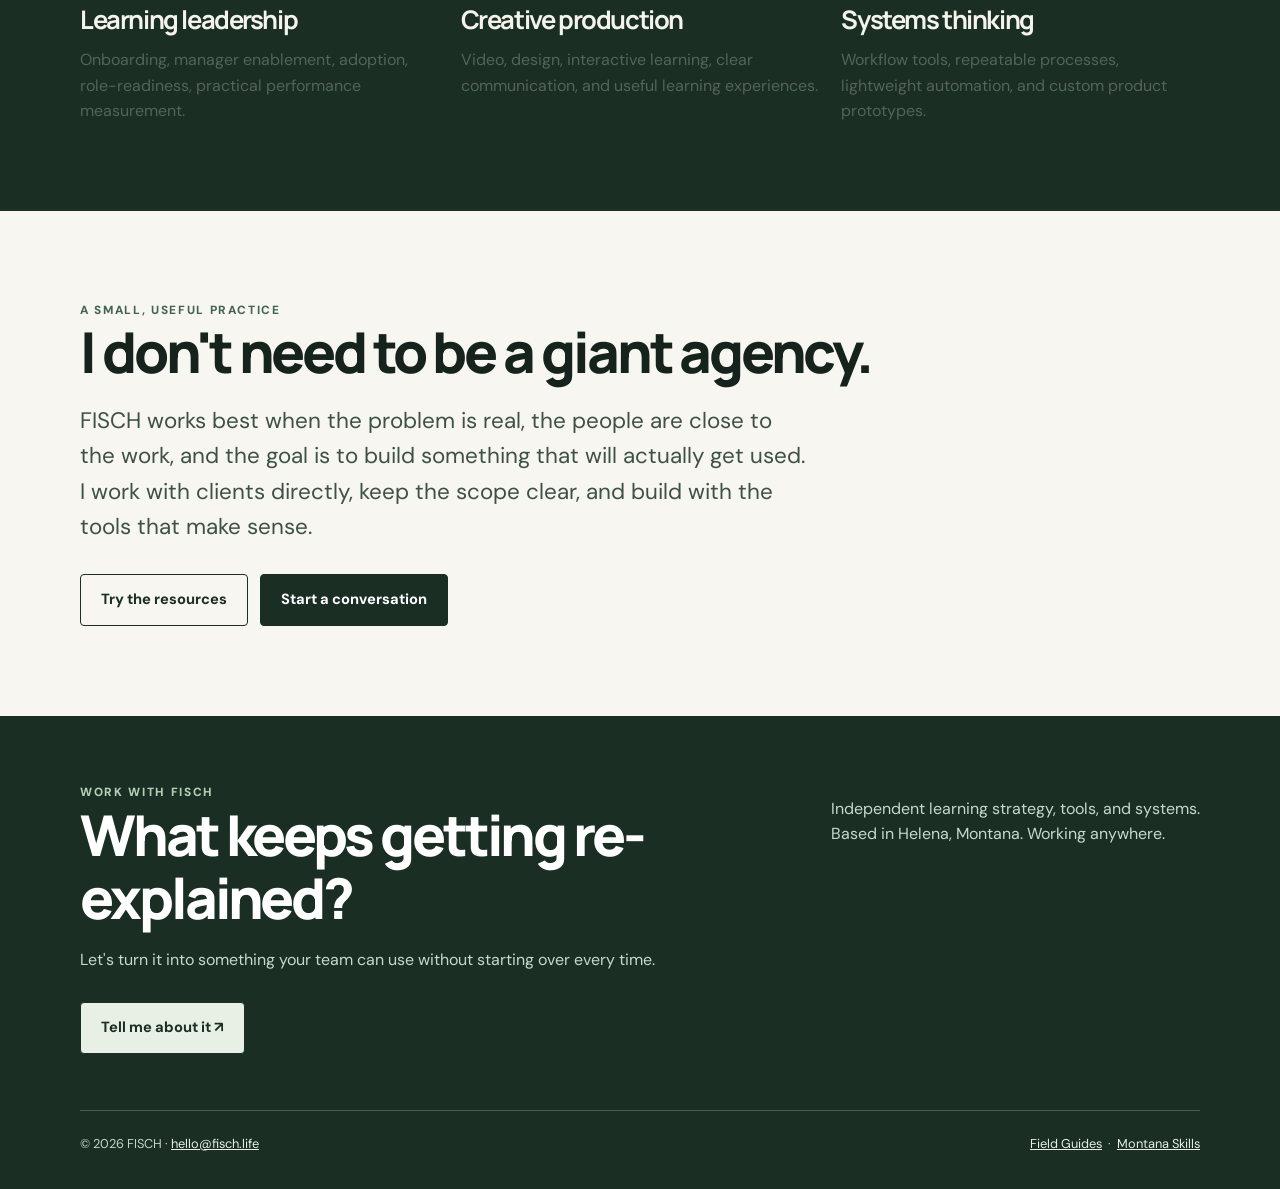
==== commit 4a9f81ca: "FISCH: prepare genuine founder portrait placement on About" ====
--- a/about/index.html
+++ b/about/index.html
@@ -1,2 +1,2 @@
-<!doctype html><html lang="en"><head><meta charset="utf-8"><meta name="viewport" content="width=device-width, initial-scale=1"><title>About Patrick Fischer | FISCH</title><meta name="description" content="FISCH is built by Patrick Fischer, a working L&D leader, strategist and creative systems builder based in Helena, Montana."><link rel="canonical" href="https://fisch.life/about/"><meta property="og:type" content="website"><meta property="og:title" content="About Patrick Fischer | FISCH"><meta property="og:description" content="FISCH is built by Patrick Fischer, a working L&D leader, strategist and creative systems builder based in Helena, Montana."><meta property="og:image" content="https://fisch.life/assets/images/og-image.png"><link rel="icon" href="/assets/logos/fisch-logo-green.svg" type="image/svg+xml"><link rel="stylesheet" href="/v2.css"></head><body><header class="site-header"><div class="wrap top"><a class="brand" href="/" aria-label="FISCH home"><img src="/assets/logos/fisch-logo-green.svg" alt="FISCH"></a><button type="button" id="menu-toggle" class="menu-btn" aria-expanded="false" aria-controls="site-nav">Menu</button><nav id="site-nav" class="nav" aria-label="Main"><a href="/work/">What we build</a><a href="/resources/">Resources</a><a href="/about/">About</a><a class="nav-cta" href="mailto:hello@fisch.life?subject=FISCH%20%7C%20New%20project%20inquiry&body=Hi%20Patrick%2C%0A%0AI'd%20like%20to%20discuss%20a%20potential%20FISCH%20project.%0A%0AMy%20organization%2Fteam%3A%0A%0AWhat%20we%20need%20people%20to%20do%20more%20consistently%3A%0A%0AWhat%20keeps%20breaking%20or%20getting%20re-explained%3A%0A%0AWhat%20a%20better%20outcome%20would%20look%20like%3A%0A%0ATimeline%20and%20best%20contact%3A%0A%0ASource%3A%20fisch.life%0A">Let's talk</a></nav></div></header>
-<main><section class="page-hero"><div class="wrap"><p class="eyebrow">About the founder</p><h1>Built by someone who still does the work.</h1><p class="lead">I'm Patrick Fischer. I lead learning and development inside organizations and independently build learning, tools, and systems through FISCH.</p></div></section><hr class="rule"><section class="section"><div class="wrap"><div class="band-inner"><div><p class="eyebrow">My perspective</p><h2>I'm not interested in training for training's sake.</h2><p class="lead" style="margin-top:22px">I've worked where the handoffs break: teams with too much knowledge in too few heads, new systems no one uses, and courses that stop before the real work begins.</p></div><div><p>My career spans learning leadership, product design, organizational enablement, brand strategy, and creative production. My current role is Senior Manager, Learning &amp; Development at Evergreen Nephrology. Earlier experience includes General Mills, Siemens Healthineers, and Strategic Education.</p><p style="margin-top:18px">FISCH is my independent consulting and building practice. I help clients turn useful expertise into practical systems. I bring both perspectives to the table: strategic operator and hands-on maker.</p><p style="margin-top:18px" class="micro">Organizations named here are employers or past employers, not presented as FISCH consulting clients or endorsers. Client work and internal employment experience are distinct.</p></div></div></div></section><section class="transformation"><div class="wrap"><p class="eyebrow">What that looks like</p><h2>Strategy. Design. Production. Implementation.</h2><div class="problem-grid" style="margin-top:40px"><div class="problem"><h3>Learning leadership</h3><p>Onboarding, manager enablement, adoption, role-readiness, practical performance measurement.</p></div><div class="problem"><h3>Creative production</h3><p>Video, design, interactive learning, clear communication, and useful learning experiences.</p></div><div class="problem"><h3>Systems thinking</h3><p>Workflow tools, repeatable processes, lightweight automation, and custom product prototypes.</p></div></div></div></section><section class="section"><div class="wrap"><p class="eyebrow">A small, useful practice</p><h2>I don't need to be a giant agency.</h2><p class="lead" style="margin-top:20px">FISCH works best when the problem is real, the people are close to the work, and the goal is to build something that will actually get used. I work with clients directly, keep the scope clear, and build with the tools that make sense.</p><div class="actions"><a href="/resources/" class="btn secondary">Try the resources</a><a href="mailto:hello@fisch.life?subject=FISCH%20%7C%20New%20project%20inquiry&body=Hi%20Patrick%2C%0A%0AI'd%20like%20to%20discuss%20a%20potential%20FISCH%20project.%0A%0AMy%20organization%2Fteam%3A%0A%0AWhat%20we%20need%20people%20to%20do%20more%20consistently%3A%0A%0AWhat%20keeps%20breaking%20or%20getting%20re-explained%3A%0A%0AWhat%20a%20better%20outcome%20would%20look%20like%3A%0A%0ATimeline%20and%20best%20contact%3A%0A%0ASource%3A%20fisch.life%0A%20FISCH" class="btn">Start a conversation</a></div></div></section></main><footer class="footer"><div class="wrap"><div class="footer-main"><div><span class="eyebrow" style="color:#b6d0b9">Work with FISCH</span><h2>What keeps getting re-explained?</h2><p>Let's turn it into something your team can use without starting over every time.</p><div class="actions"><a class="btn" style="background:#e8efe4;color:#1a2e23" href="mailto:hello@fisch.life?subject=FISCH%20%7C%20New%20project%20inquiry&body=Hi%20Patrick%2C%0A%0AI'd%20like%20to%20discuss%20a%20potential%20FISCH%20project.%0A%0AMy%20organization%2Fteam%3A%0A%0AWhat%20we%20need%20people%20to%20do%20more%20consistently%3A%0A%0AWhat%20keeps%20breaking%20or%20getting%20re-explained%3A%0A%0AWhat%20a%20better%20outcome%20would%20look%20like%3A%0A%0ATimeline%20and%20best%20contact%3A%0A%0ASource%3A%20fisch.life%0A">Tell me about it ↗</a></div></div><p>Independent learning strategy, tools, and systems.<br>Based in Helena, Montana. Working anywhere.</p></div><div class="footer-bottom"><span>© 2026 FISCH · <a href="mailto:hello@fisch.life">hello@fisch.life</a></span><span><a href="/resources/">Field Guides</a> &nbsp;·&nbsp; <a href="/montana-skills/">Montana Skills</a></span></div></div></footer><script src="/site-v2.js" defer></script></body></html>+<!doctype html><html lang="en"><head><meta charset="utf-8"><meta name="viewport" content="width=device-width, initial-scale=1"><title>About Patrick Fischer | FISCH</title><meta name="description" content="FISCH is built by Patrick Fischer, a working L&D leader, strategist and creative systems builder based in Helena, Montana."><link rel="canonical" href="https://fisch.life/about/"><meta property="og:type" content="website"><meta property="og:title" content="About Patrick Fischer | FISCH"><meta property="og:description" content="FISCH is built by Patrick Fischer, a working L&D leader, strategist and creative systems builder based in Helena, Montana."><meta property="og:image" content="https://fisch.life/assets/images/og-image.png"><link rel="icon" href="/assets/logos/fisch-logo-green.svg" type="image/svg+xml"><link rel="stylesheet" href="/v2.css"></head><body><header class="site-header"><div class="wrap top"><a class="brand" href="/" aria-label="FISCH home"><img src="/assets/logos/fisch-logo-green.svg" alt="FISCH"></a><button type="button" id="menu-toggle" class="menu-btn" aria-expanded="false" aria-controls="site-nav">Menu</button><nav id="site-nav" class="nav" aria-label="Main"><a href="/work/">What we build</a><a href="/resources/">Resources</a><a href="/about/">About</a><a class="nav-cta" href="mailto:hello@fisch.life?subject=FISCH%20%7C%20New%20project%20inquiry&amp;body=Hi%20Patrick%2C%0A%0AI'd%20like%20to%20discuss%20a%20potential%20FISCH%20project.%0A%0AMy%20organization%2Fteam%3A%0A%0AWhat%20we%20need%20people%20to%20do%20more%20consistently%3A%0A%0AWhat%20keeps%20breaking%20or%20getting%20re-explained%3A%0A%0AWhat%20a%20better%20outcome%20would%20look%20like%3A%0A%0ATimeline%20and%20best%20contact%3A%0A%0ASource%3A%20fisch.life%0A">Let's talk</a></nav></div></header>
+<main><section class="page-hero"><div class="wrap about-hero-grid"><div><p class="eyebrow">About the founder</p><h1>Built by someone who still does the work.</h1><p class="lead">I'm Patrick Fischer. I lead learning and development inside organizations and independently build learning, tools, and systems through FISCH.</p></div><figure class="founder-portrait"><div class="portrait-surface"><div class="portrait-fallback" aria-hidden="true"><span class="mark">F.</span><span class="micro">Learning leader. Creative builder.</span></div><img class="portrait-image" src="/assets/images/patrick-fischer-portrait.jpg" alt="Patrick Fischer, founder of FISCH" width="800" height="1000" loading="eager" decoding="async" onload="this.parentElement.classList.add('has-photo')" onerror="this.remove()"></div><figcaption>Patrick Fischer · Founder, FISCH</figcaption></figure></div></section><hr class="rule"><section class="section"><div class="wrap"><div class="band-inner"><div><p class="eyebrow">My perspective</p><h2>I'm not interested in training for training's sake.</h2><p class="lead" style="margin-top:22px">I've worked where the handoffs break: teams with too much knowledge in too few heads, new systems no one uses, and courses that stop before the real work begins.</p></div><div><p>My career spans learning leadership, product design, organizational enablement, brand strategy, and creative production. My current role is Senior Manager, Learning &amp; Development at Evergreen Nephrology. Earlier experience includes General Mills, Siemens Healthineers, and Strategic Education.</p><p style="margin-top:18px">FISCH is my independent consulting and building practice. I help clients turn useful expertise into practical systems. I bring both perspectives to the table: strategic operator and hands-on maker.</p><p style="margin-top:18px" class="micro">Organizations named here are employers or past employers, not presented as FISCH consulting clients or endorsers. Client work and internal employment experience are distinct.</p></div></div></div></section><section class="transformation"><div class="wrap"><p class="eyebrow">What that looks like</p><h2>Strategy. Design. Production. Implementation.</h2><div class="problem-grid" style="margin-top:40px"><div class="problem"><h3>Learning leadership</h3><p>Onboarding, manager enablement, adoption, role-readiness, practical performance measurement.</p></div><div class="problem"><h3>Creative production</h3><p>Video, design, interactive learning, clear communication, and useful learning experiences.</p></div><div class="problem"><h3>Systems thinking</h3><p>Workflow tools, repeatable processes, lightweight automation, and custom product prototypes.</p></div></div></div></section><section class="section"><div class="wrap"><p class="eyebrow">A small, useful practice</p><h2>I don't need to be a giant agency.</h2><p class="lead" style="margin-top:20px">FISCH works best when the problem is real, the people are close to the work, and the goal is to build something that will actually get used. I work with clients directly, keep the scope clear, and build with the tools that make sense.</p><div class="actions"><a href="/resources/" class="btn secondary">Try the resources</a><a href="mailto:hello@fisch.life?subject=FISCH%20%7C%20New%20project%20inquiry&amp;body=Hi%20Patrick%2C%0A%0AI'd%20like%20to%20discuss%20a%20potential%20FISCH%20project.%0A%0AMy%20organization%2Fteam%3A%0A%0AWhat%20we%20need%20people%20to%20do%20more%20consistently%3A%0A%0AWhat%20keeps%20breaking%20or%20getting%20re-explained%3A%0A%0AWhat%20a%20better%20outcome%20would%20look%20like%3A%0A%0ATimeline%20and%20best%20contact%3A%0A%0ASource%3A%20fisch.life%0A" class="btn">Start a conversation</a></div></div></section></main><footer class="footer"><div class="wrap"><div class="footer-main"><div><span class="eyebrow" style="color:#b6d0b9">Work with FISCH</span><h2>What keeps getting re-explained?</h2><p>Let's turn it into something your team can use without starting over every time.</p><div class="actions"><a class="btn" style="background:#e8efe4;color:#1a2e23" href="mailto:hello@fisch.life?subject=FISCH%20%7C%20New%20project%20inquiry&amp;body=Hi%20Patrick%2C%0A%0AI'd%20like%20to%20discuss%20a%20potential%20FISCH%20project.%0A%0AMy%20organization%2Fteam%3A%0A%0AWhat%20we%20need%20people%20to%20do%20more%20consistently%3A%0A%0AWhat%20keeps%20breaking%20or%20getting%20re-explained%3A%0A%0AWhat%20a%20better%20outcome%20would%20look%20like%3A%0A%0ATimeline%20and%20best%20contact%3A%0A%0ASource%3A%20fisch.life%0A">Tell me about it ↗</a></div></div><p>Independent learning strategy, tools, and systems.<br>Based in Helena, Montana. Working anywhere.</p></div><div class="footer-bottom"><span>© 2026 FISCH · <a href="mailto:hello@fisch.life">hello@fisch.life</a></span><span><a href="/resources/">Field Guides</a> &nbsp;·&nbsp; <a href="/montana-skills/">Montana Skills</a></span></div></div></footer><script src="/site-v2.js" defer></script></body></html>
--- a/v2.css
+++ b/v2.css
@@ -9,3 +9,108 @@
 /* Keep the About page readable as a two-column editorial spread. */
 .section .band-inner{display:grid;grid-template-columns:1.1fr .9fr;gap:65px;align-items:start}
 @media(max-width:820px){.section .band-inner{display:block}.section .band-inner>div+div{margin-top:28px}}
+
+/* Original FISCH artwork, deliberately integrated rather than decorative. */
+.trans-image{width:100%;height:auto;aspect-ratio:4/3;object-fit:contain;display:block;margin:20px auto 14px;max-height:290px}
+.trans-panel{min-width:0}
+.trans-panel strong{margin-top:18px}
+@media(max-width:820px){.trans-image{max-height:245px}}
+
+/* Work page: show real FISCH concept artwork at useful scale. */
+.system-preview{margin:0;background:#e6ebdf;border:1px solid var(--line);border-radius:6px;padding:24px 30px 17px}
+.system-preview img{max-width:100%;width:100%;height:360px;object-fit:contain}
+.system-preview figcaption{font-size:.8rem;color:#58695e;text-align:center;padding-top:8px}
+@media(max-width:550px){.system-preview{padding:10px 10px 14px}.system-preview img{height:270px}}
+
+/* FISCH Motion & Interaction System — purposefully light, native, accessible. */
+a:focus-visible,button:focus-visible,input:focus-visible,textarea:focus-visible,summary:focus-visible{outline:3px solid #b5703e;outline-offset:4px}
+[data-reveal]{opacity:1;transform:none}
+@media (prefers-reduced-motion:no-preference){
+  .motion-ready [data-reveal]{opacity:0;transform:translateY(24px);transition:opacity .65s ease,transform .7s cubic-bezier(.2,.8,.2,1)}
+  .motion-ready [data-reveal].in-view{opacity:1;transform:translateY(0)}
+  .trans-panel,.problem,.resource-list article,.paper,.btn,.system-preview{transition:transform .28s cubic-bezier(.2,.8,.2,1),box-shadow .28s ease,border-color .28s ease,background .28s ease}
+}
+@media (hover:hover) and (pointer:fine){
+  .trans-panel:hover{transform:translateY(-6px);box-shadow:0 18px 28px rgba(0,0,0,.18);border-color:#85a38c}
+  .problem:hover{border-top-color:var(--orange)}
+  .resource-list article:hover,.paper:hover{transform:translateY(-5px);box-shadow:0 20px 44px rgba(22,35,28,.1);border-color:#a4b6a7}
+  .resource-list article a:hover{text-decoration-thickness:2px}
+  .btn:hover{transform:translateY(-2px)}
+  .nav a:not(.nav-cta){position:relative}
+  .nav a:not(.nav-cta)::after{content:"";position:absolute;bottom:7px;left:0;right:100%;height:1px;background:#4c6c56;transition:right .22s ease}
+  .nav a:not(.nav-cta):hover::after{right:0}
+}
+.trans-panel,.demo-interaction,.readiness-score{position:relative;isolation:isolate}
+.trans-panel::before,.demo-interaction::before,.readiness-score::before{content:"";position:absolute;inset:0;border-radius:inherit;pointer-events:none;background:radial-gradient(circle 220px at var(--pointer-x,50%) var(--pointer-y,50%),rgba(173,207,172,.13),transparent 80%);z-index:-1;opacity:0;transition:opacity .25s ease}
+@media(hover:hover) and (pointer:fine){.trans-panel:hover::before,.demo-interaction:hover::before,.readiness-score:hover::before{opacity:1}}
+/* Portrait module: branded fallback until a genuine portrait is supplied. */
+.about-hero-grid{display:grid;grid-template-columns:minmax(0,1.2fr) minmax(260px,.65fr);gap:clamp(26px,6vw,80px);align-items:center}
+.about-hero-grid h1{font-size:clamp(3rem,6.6vw,6rem)}
+.founder-portrait{margin:0;min-width:0}
+.portrait-surface{background:#d8e1d6;position:relative;overflow:hidden;aspect-ratio:4/5;box-shadow:14px 14px 0 #dde4d8}
+.portrait-surface img.portrait-image{width:100%;height:100%;object-fit:cover;object-position:center 35%;position:absolute;inset:0;z-index:2}
+.portrait-fallback{height:100%;display:flex;flex-direction:column;align-items:center;justify-content:center;background:radial-gradient(circle at 64% 28%,#e8f0e5,#bbccba 60%,#9fb5a3);padding:25px;text-align:center}
+.portrait-fallback .mark{font:800 clamp(5rem,12vw,11rem)/1 Manrope,Arial,sans-serif;letter-spacing:-.12em;color:#385842}
+.portrait-fallback .micro{margin-top:5px;color:#45634e}
+.portrait-surface.has-photo .portrait-fallback{display:none}
+.founder-portrait figcaption{font-size:.75rem;letter-spacing:.07em;text-transform:uppercase;color:#55675c;font-weight:700;margin-top:22px}
+@media(max-width:780px){.about-hero-grid{grid-template-columns:1fr}.founder-portrait{max-width:360px}.about-hero-grid h1{font-size:clamp(2.9rem,10vw,4.7rem)}}
+/* Live field-hand-off demonstration */
+.demo-hero{padding-bottom:60px}.demo-stage{background:#1e3227;color:#f7f5ec;padding:65px 0 85px}
+.demo-grid{display:grid;grid-template-columns:minmax(0,.85fr) minmax(0,1.15fr);gap:clamp(25px,6vw,80px);align-items:start}
+.demo-context h2{font-size:clamp(2rem,3.4vw,3.3rem);margin:13px 0 20px}.demo-context>p{color:#c7d9cc;margin:0 0 22px}
+.demo-context .eyebrow{color:#a7c5ad}
+.scenario-brief{padding:23px;background:#30493a;border:1px solid #5a7962;border-radius:5px;margin:35px 0}
+.scenario-brief p{color:#e7f1e8;margin:13px 0 0}
+.brief-label{color:#b5d2bc;font-size:.75rem;letter-spacing:.08em;text-transform:uppercase;font-weight:800}
+.demo-context .micro{font-size:.79rem;color:#a3b9a9}
+.demo-interaction{border:1px solid #7a9381;border-radius:8px;background:#f8f8f2;color:#172c20;padding:clamp(22px,3.2vw,40px);box-shadow:0 24px 55px rgba(0,0,0,.18)}
+.demo-interaction>section h3{font-size:clamp(1.5rem,2.2vw,2rem);margin-bottom:11px}
+.demo-interaction>section>p{color:#526256;margin-bottom:20px}
+.demo-interaction .eyebrow{color:#42614a}
+.demo-topline{display:flex;justify-content:space-between;align-items:center;margin-bottom:35px;font-size:.73rem;font-weight:800;letter-spacing:.12em;color:#5a7461}
+.demo-stepdot{display:flex;gap:7px}.demo-stepdot i{width:22px;height:5px;border-radius:5px;background:#cedace}.demo-stepdot i.on{background:#466d53}
+.demo-choices{border:0;margin:0 0 25px;padding:0;display:grid;gap:12px}
+.demo-choices label{display:block;border:1px solid #d3ded2;border-radius:6px;background:#fff;cursor:pointer;transition:background .15s,border .15s,transform .18s}
+.demo-choices label:hover{background:#f2f6ee;border-color:#67866d;transform:translateX(3px)}
+.demo-choices label:has(input:checked){border-color:#406f50;background:#e6efe2;box-shadow:inset 0 0 0 1px #406f50}
+.demo-choices label span{display:flex;gap:17px;padding:16px;font-size:.94rem;line-height:1.55}
+.demo-choices label b{font-size:.9rem;color:#356543}
+.demo-choices input{position:absolute;opacity:0;width:1px;height:1px}
+.demo-choices label:has(input:focus-visible){outline:3px solid #bd8346;outline-offset:3px}
+.demo-interaction .btn:disabled{opacity:.55;cursor:not-allowed}
+.demo-feedback{background:#e4ecdf;border-left:4px solid #598066;padding:22px 23px;margin-top:26px}
+.demo-feedback h3{margin:9px 0}.demo-feedback p{margin:11px 0;color:#364f3e}.demo-feedback ol{padding-left:18px;margin:18px 0}.demo-feedback li{margin-bottom:9px}
+.demo-feedback .btn{margin-top:14px}
+.form-label{font-weight:800;display:block;margin:22px 0 9px}
+#handoff-note{width:100%;resize:vertical;min-height:150px;border:1px solid #8fa695;border-radius:6px;padding:16px;line-height:1.55;margin-bottom:18px}
+.manager-kit{margin-top:45px;background:#e4ebdf;padding:32px;display:grid;grid-template-columns:1fr 1fr;gap:24px;align-items:center}
+.manager-kit h3{margin:12px 0}.manager-kit p{color:#526556}.manager-checks{display:grid;gap:10px}.manager-checks label{padding:9px 0;border-bottom:1px solid #c3d1c3;cursor:pointer}.manager-checks input{accent-color:#3c684b}
+.manager-kit .actions{margin-top:0}
+@media(max-width:900px){.demo-grid{grid-template-columns:1fr}.demo-context{max-width:720px}.manager-kit{grid-template-columns:1fr}.demo-interaction{max-width:780px}}
+/* Presentable 30-minute employer briefing */
+.briefing-steps{border-top:1px solid var(--line)}
+.briefing-step{border-bottom:1px solid var(--line)}
+.briefing-step summary{cursor:pointer;list-style:none;display:grid;grid-template-columns:70px minmax(0,1fr) 28px;align-items:center;gap:17px;padding:25px 10px;min-height:88px}
+.briefing-step summary::-webkit-details-marker{display:none}
+.briefing-step summary span:first-child{font-size:.78rem;color:#64806d;letter-spacing:.1em;font-weight:800}
+.briefing-step summary strong{font:750 clamp(1.16rem,2.3vw,1.9rem)/1.35 Manrope,Arial,sans-serif;letter-spacing:-.035em}
+.briefing-step .summary-plus{text-align:right;font-size:1.5rem;font-weight:500;transition:transform .25s}
+.briefing-step[open] .summary-plus{transform:rotate(45deg)}
+.briefing-step>div{padding:0 40px 26px 97px;max-width:810px}
+.briefing-step>div p{margin-bottom:12px;line-height:1.7;color:#4a6050}
+.briefing-step:hover{background:#eef2ea}
+.briefing-check{display:grid;grid-template-columns:1fr .78fr;gap:22px;align-items:stretch}
+.briefing-check>div{padding:34px;border:1px solid var(--line);background:white}
+.briefing-check h3{margin-bottom:21px}
+.briefing-check form{display:grid;gap:17px}
+.briefing-check label{display:flex;gap:11px;cursor:pointer;align-items:start;line-height:1.45}
+.briefing-check label input{margin-top:5px;accent-color:#41674d}
+.readiness-score{background:#e1eade!important;border-color:#bdd2c1!important}
+.score-number{font:800 clamp(4rem,7vw,6rem)/1.15 Manrope,Arial,sans-serif;letter-spacing:-.08em;margin:18px 0}
+.score-number small{font-size:.38em;color:#819184}
+.score-track{height:6px;border-radius:50px;background:#bbccbe;overflow:hidden;margin-bottom:20px}
+#readiness-progress{height:100%;width:0;background:#3f7152;transition:width .25s}
+#readiness-message{margin-bottom:20px;max-width:300px}
+@media(max-width:760px){.briefing-check{grid-template-columns:1fr}.briefing-step summary{grid-template-columns:42px 1fr 20px;padding:22px 0}.briefing-step>div{padding:0 10px 25px 59px}.demo-stage{padding:55px 0}}
+@media print{.demo-interaction .btn,.demo-feedback button,.briefing-steps .summary-plus{display:none!important}.demo-stage{background:white;color:black}.demo-context>p,.demo-context .micro{color:#333}.demo-interaction{box-shadow:none}.manager-kit{background:white;border:1px solid #bbb}.briefing-step>div{display:block}.briefing-step[open]>div{display:block}.briefing-step:not([open])>div{display:none}.score-number{font-size:3rem}}
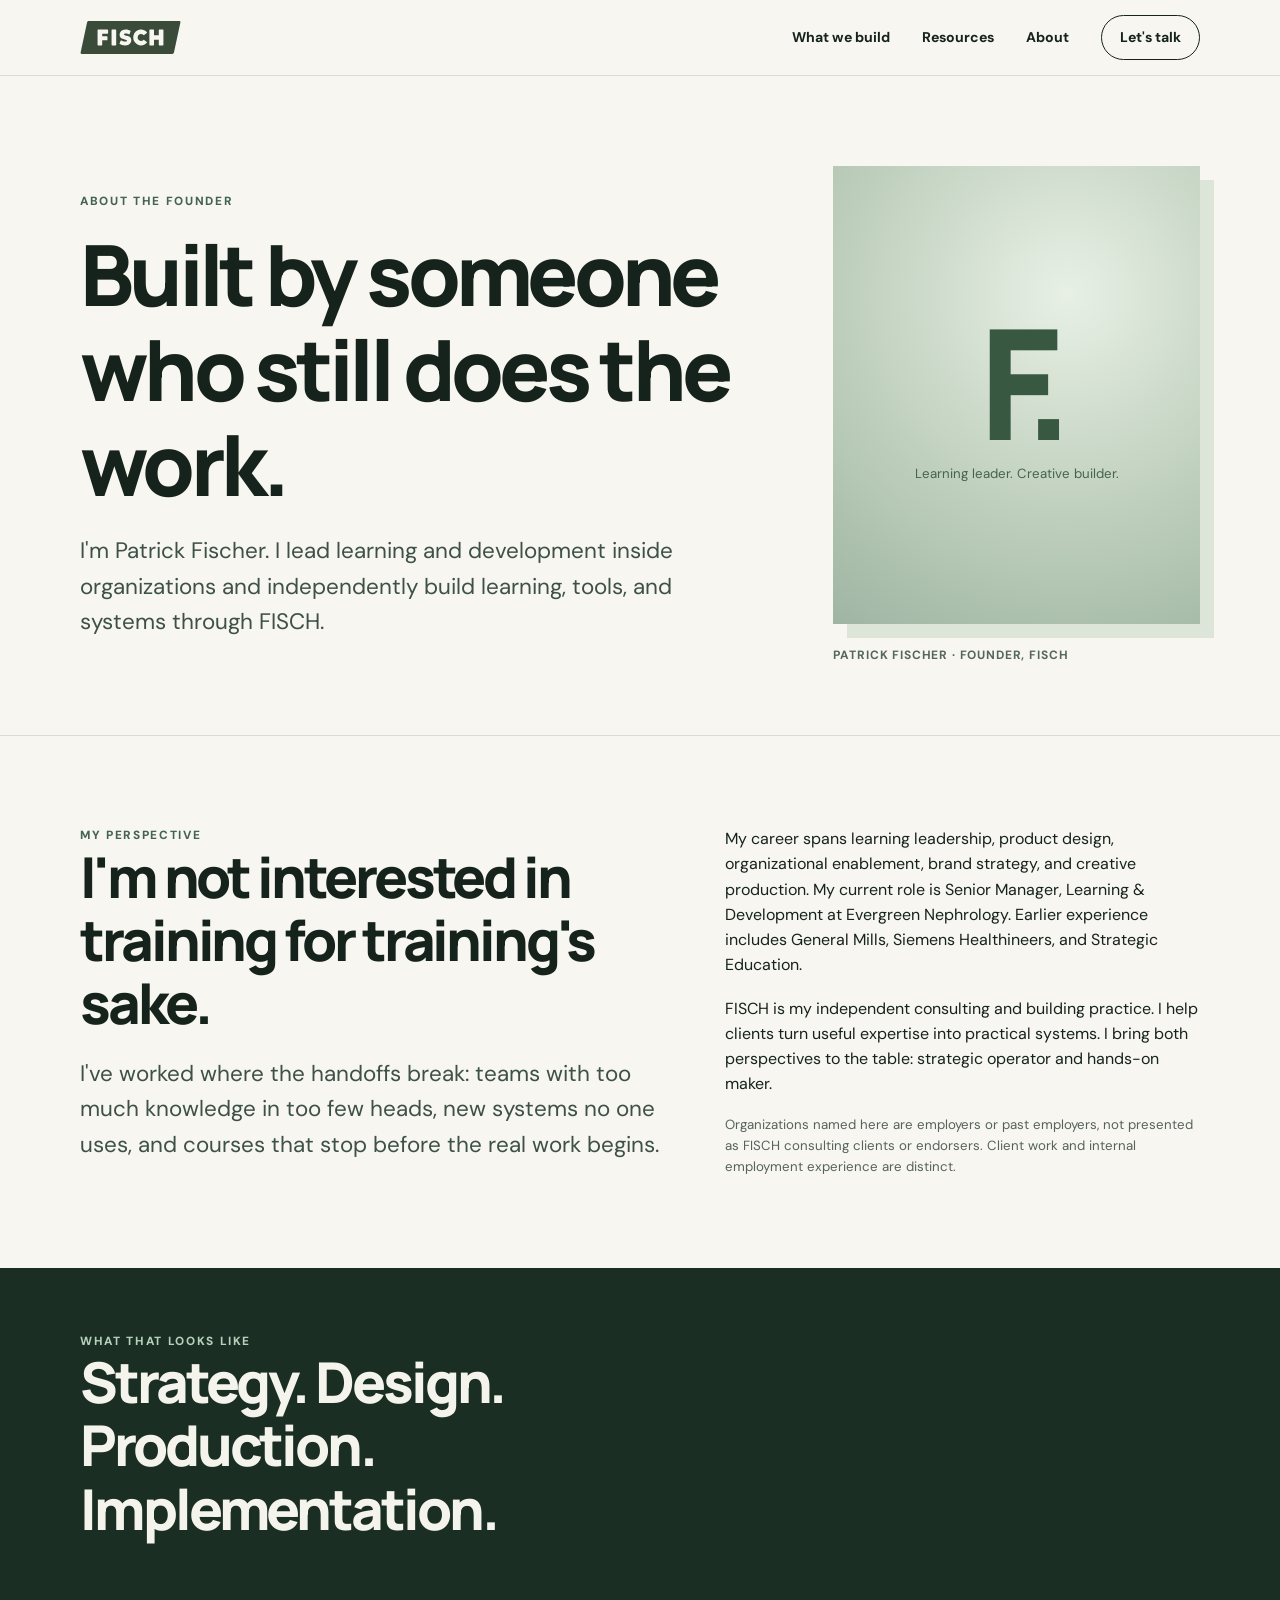
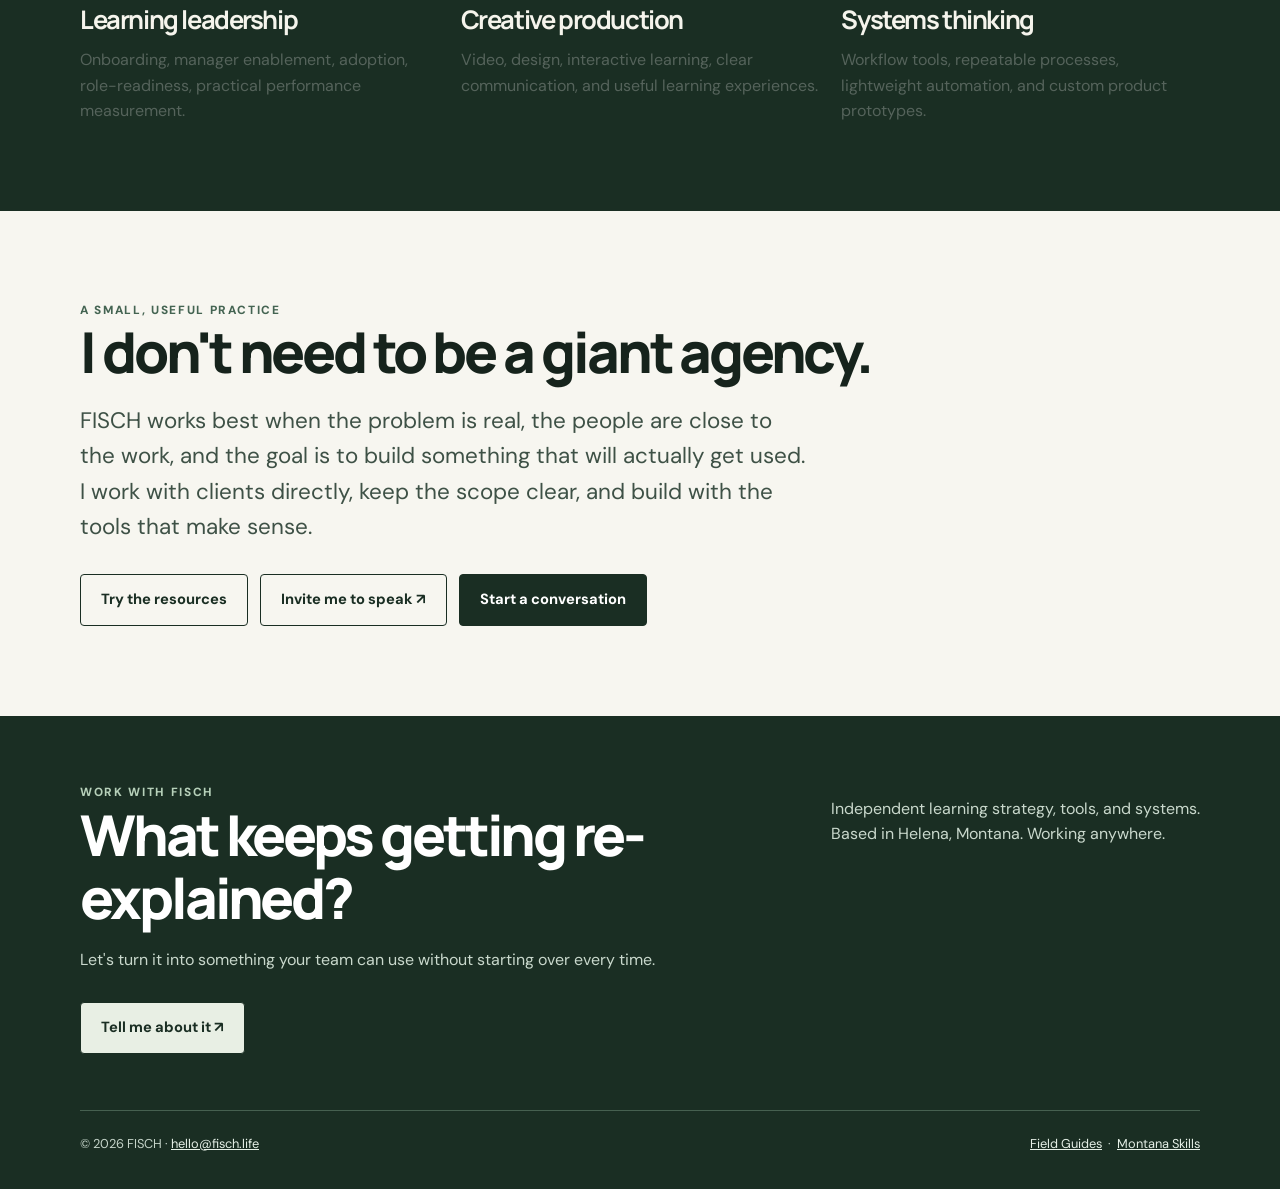
==== commit 72db4a45: "FISCH: connect demo, briefing, speaking offer and founder-photo upload" ====
--- a/about/index.html
+++ b/about/index.html
@@ -1,2 +1,2 @@
 <!doctype html><html lang="en"><head><meta charset="utf-8"><meta name="viewport" content="width=device-width, initial-scale=1"><title>About Patrick Fischer | FISCH</title><meta name="description" content="FISCH is built by Patrick Fischer, a working L&D leader, strategist and creative systems builder based in Helena, Montana."><link rel="canonical" href="https://fisch.life/about/"><meta property="og:type" content="website"><meta property="og:title" content="About Patrick Fischer | FISCH"><meta property="og:description" content="FISCH is built by Patrick Fischer, a working L&D leader, strategist and creative systems builder based in Helena, Montana."><meta property="og:image" content="https://fisch.life/assets/images/og-image.png"><link rel="icon" href="/assets/logos/fisch-logo-green.svg" type="image/svg+xml"><link rel="stylesheet" href="/v2.css"></head><body><header class="site-header"><div class="wrap top"><a class="brand" href="/" aria-label="FISCH home"><img src="/assets/logos/fisch-logo-green.svg" alt="FISCH"></a><button type="button" id="menu-toggle" class="menu-btn" aria-expanded="false" aria-controls="site-nav">Menu</button><nav id="site-nav" class="nav" aria-label="Main"><a href="/work/">What we build</a><a href="/resources/">Resources</a><a href="/about/">About</a><a class="nav-cta" href="mailto:hello@fisch.life?subject=FISCH%20%7C%20New%20project%20inquiry&amp;body=Hi%20Patrick%2C%0A%0AI'd%20like%20to%20discuss%20a%20potential%20FISCH%20project.%0A%0AMy%20organization%2Fteam%3A%0A%0AWhat%20we%20need%20people%20to%20do%20more%20consistently%3A%0A%0AWhat%20keeps%20breaking%20or%20getting%20re-explained%3A%0A%0AWhat%20a%20better%20outcome%20would%20look%20like%3A%0A%0ATimeline%20and%20best%20contact%3A%0A%0ASource%3A%20fisch.life%0A">Let's talk</a></nav></div></header>
-<main><section class="page-hero"><div class="wrap about-hero-grid"><div><p class="eyebrow">About the founder</p><h1>Built by someone who still does the work.</h1><p class="lead">I'm Patrick Fischer. I lead learning and development inside organizations and independently build learning, tools, and systems through FISCH.</p></div><figure class="founder-portrait"><div class="portrait-surface"><div class="portrait-fallback" aria-hidden="true"><span class="mark">F.</span><span class="micro">Learning leader. Creative builder.</span></div><img class="portrait-image" src="/assets/images/patrick-fischer-portrait.jpg" alt="Patrick Fischer, founder of FISCH" width="800" height="1000" loading="eager" decoding="async" onload="this.parentElement.classList.add('has-photo')" onerror="this.remove()"></div><figcaption>Patrick Fischer · Founder, FISCH</figcaption></figure></div></section><hr class="rule"><section class="section"><div class="wrap"><div class="band-inner"><div><p class="eyebrow">My perspective</p><h2>I'm not interested in training for training's sake.</h2><p class="lead" style="margin-top:22px">I've worked where the handoffs break: teams with too much knowledge in too few heads, new systems no one uses, and courses that stop before the real work begins.</p></div><div><p>My career spans learning leadership, product design, organizational enablement, brand strategy, and creative production. My current role is Senior Manager, Learning &amp; Development at Evergreen Nephrology. Earlier experience includes General Mills, Siemens Healthineers, and Strategic Education.</p><p style="margin-top:18px">FISCH is my independent consulting and building practice. I help clients turn useful expertise into practical systems. I bring both perspectives to the table: strategic operator and hands-on maker.</p><p style="margin-top:18px" class="micro">Organizations named here are employers or past employers, not presented as FISCH consulting clients or endorsers. Client work and internal employment experience are distinct.</p></div></div></div></section><section class="transformation"><div class="wrap"><p class="eyebrow">What that looks like</p><h2>Strategy. Design. Production. Implementation.</h2><div class="problem-grid" style="margin-top:40px"><div class="problem"><h3>Learning leadership</h3><p>Onboarding, manager enablement, adoption, role-readiness, practical performance measurement.</p></div><div class="problem"><h3>Creative production</h3><p>Video, design, interactive learning, clear communication, and useful learning experiences.</p></div><div class="problem"><h3>Systems thinking</h3><p>Workflow tools, repeatable processes, lightweight automation, and custom product prototypes.</p></div></div></div></section><section class="section"><div class="wrap"><p class="eyebrow">A small, useful practice</p><h2>I don't need to be a giant agency.</h2><p class="lead" style="margin-top:20px">FISCH works best when the problem is real, the people are close to the work, and the goal is to build something that will actually get used. I work with clients directly, keep the scope clear, and build with the tools that make sense.</p><div class="actions"><a href="/resources/" class="btn secondary">Try the resources</a><a href="mailto:hello@fisch.life?subject=FISCH%20%7C%20New%20project%20inquiry&amp;body=Hi%20Patrick%2C%0A%0AI'd%20like%20to%20discuss%20a%20potential%20FISCH%20project.%0A%0AMy%20organization%2Fteam%3A%0A%0AWhat%20we%20need%20people%20to%20do%20more%20consistently%3A%0A%0AWhat%20keeps%20breaking%20or%20getting%20re-explained%3A%0A%0AWhat%20a%20better%20outcome%20would%20look%20like%3A%0A%0ATimeline%20and%20best%20contact%3A%0A%0ASource%3A%20fisch.life%0A" class="btn">Start a conversation</a></div></div></section></main><footer class="footer"><div class="wrap"><div class="footer-main"><div><span class="eyebrow" style="color:#b6d0b9">Work with FISCH</span><h2>What keeps getting re-explained?</h2><p>Let's turn it into something your team can use without starting over every time.</p><div class="actions"><a class="btn" style="background:#e8efe4;color:#1a2e23" href="mailto:hello@fisch.life?subject=FISCH%20%7C%20New%20project%20inquiry&amp;body=Hi%20Patrick%2C%0A%0AI'd%20like%20to%20discuss%20a%20potential%20FISCH%20project.%0A%0AMy%20organization%2Fteam%3A%0A%0AWhat%20we%20need%20people%20to%20do%20more%20consistently%3A%0A%0AWhat%20keeps%20breaking%20or%20getting%20re-explained%3A%0A%0AWhat%20a%20better%20outcome%20would%20look%20like%3A%0A%0ATimeline%20and%20best%20contact%3A%0A%0ASource%3A%20fisch.life%0A">Tell me about it ↗</a></div></div><p>Independent learning strategy, tools, and systems.<br>Based in Helena, Montana. Working anywhere.</p></div><div class="footer-bottom"><span>© 2026 FISCH · <a href="mailto:hello@fisch.life">hello@fisch.life</a></span><span><a href="/resources/">Field Guides</a> &nbsp;·&nbsp; <a href="/montana-skills/">Montana Skills</a></span></div></div></footer><script src="/site-v2.js" defer></script></body></html>+<main><section class="page-hero"><div class="wrap about-hero-grid"><div><p class="eyebrow">About the founder</p><h1>Built by someone who still does the work.</h1><p class="lead">I'm Patrick Fischer. I lead learning and development inside organizations and independently build learning, tools, and systems through FISCH.</p></div><figure class="founder-portrait"><div class="portrait-surface"><div class="portrait-fallback" aria-hidden="true"><span class="mark">F.</span><span class="micro">Learning leader. Creative builder.</span></div><img class="portrait-image" src="/assets/images/patrick-fischer-portrait.jpg" alt="Patrick Fischer, founder of FISCH" width="800" height="1000" loading="eager" decoding="async" onload="this.parentElement.classList.add('has-photo')" onerror="this.remove()"></div><figcaption>Patrick Fischer · Founder, FISCH</figcaption></figure></div></section><hr class="rule"><section class="section"><div class="wrap"><div class="band-inner"><div><p class="eyebrow">My perspective</p><h2>I'm not interested in training for training's sake.</h2><p class="lead" style="margin-top:22px">I've worked where the handoffs break: teams with too much knowledge in too few heads, new systems no one uses, and courses that stop before the real work begins.</p></div><div><p>My career spans learning leadership, product design, organizational enablement, brand strategy, and creative production. My current role is Senior Manager, Learning &amp; Development at Evergreen Nephrology. Earlier experience includes General Mills, Siemens Healthineers, and Strategic Education.</p><p style="margin-top:18px">FISCH is my independent consulting and building practice. I help clients turn useful expertise into practical systems. I bring both perspectives to the table: strategic operator and hands-on maker.</p><p style="margin-top:18px" class="micro">Organizations named here are employers or past employers, not presented as FISCH consulting clients or endorsers. Client work and internal employment experience are distinct.</p></div></div></div></section><section class="transformation"><div class="wrap"><p class="eyebrow">What that looks like</p><h2>Strategy. Design. Production. Implementation.</h2><div class="problem-grid" style="margin-top:40px"><div class="problem"><h3>Learning leadership</h3><p>Onboarding, manager enablement, adoption, role-readiness, practical performance measurement.</p></div><div class="problem"><h3>Creative production</h3><p>Video, design, interactive learning, clear communication, and useful learning experiences.</p></div><div class="problem"><h3>Systems thinking</h3><p>Workflow tools, repeatable processes, lightweight automation, and custom product prototypes.</p></div></div></div></section><section class="section"><div class="wrap"><p class="eyebrow">A small, useful practice</p><h2>I don't need to be a giant agency.</h2><p class="lead" style="margin-top:20px">FISCH works best when the problem is real, the people are close to the work, and the goal is to build something that will actually get used. I work with clients directly, keep the scope clear, and build with the tools that make sense.</p><div class="actions"><a href="/resources/" class="btn secondary">Try the resources</a><a href="/briefings/workforce-skills/" class="btn secondary">Invite me to speak ↗</a><a href="mailto:hello@fisch.life?subject=FISCH%20%7C%20New%20project%20inquiry&amp;body=Hi%20Patrick%2C%0A%0AI'd%20like%20to%20discuss%20a%20potential%20FISCH%20project.%0A%0AMy%20organization%2Fteam%3A%0A%0AWhat%20we%20need%20people%20to%20do%20more%20consistently%3A%0A%0AWhat%20keeps%20breaking%20or%20getting%20re-explained%3A%0A%0AWhat%20a%20better%20outcome%20would%20look%20like%3A%0A%0ATimeline%20and%20best%20contact%3A%0A%0ASource%3A%20fisch.life%0A" class="btn">Start a conversation</a></div></div></section></main><footer class="footer"><div class="wrap"><div class="footer-main"><div><span class="eyebrow" style="color:#b6d0b9">Work with FISCH</span><h2>What keeps getting re-explained?</h2><p>Let's turn it into something your team can use without starting over every time.</p><div class="actions"><a class="btn" style="background:#e8efe4;color:#1a2e23" href="mailto:hello@fisch.life?subject=FISCH%20%7C%20New%20project%20inquiry&amp;body=Hi%20Patrick%2C%0A%0AI'd%20like%20to%20discuss%20a%20potential%20FISCH%20project.%0A%0AMy%20organization%2Fteam%3A%0A%0AWhat%20we%20need%20people%20to%20do%20more%20consistently%3A%0A%0AWhat%20keeps%20breaking%20or%20getting%20re-explained%3A%0A%0AWhat%20a%20better%20outcome%20would%20look%20like%3A%0A%0ATimeline%20and%20best%20contact%3A%0A%0ASource%3A%20fisch.life%0A">Tell me about it ↗</a></div></div><p>Independent learning strategy, tools, and systems.<br>Based in Helena, Montana. Working anywhere.</p></div><div class="footer-bottom"><span>© 2026 FISCH · <a href="mailto:hello@fisch.life">hello@fisch.life</a></span><span><a href="/resources/">Field Guides</a> &nbsp;·&nbsp; <a href="/montana-skills/">Montana Skills</a></span></div></div></footer><script src="/site-v2.js" defer></script></body></html>
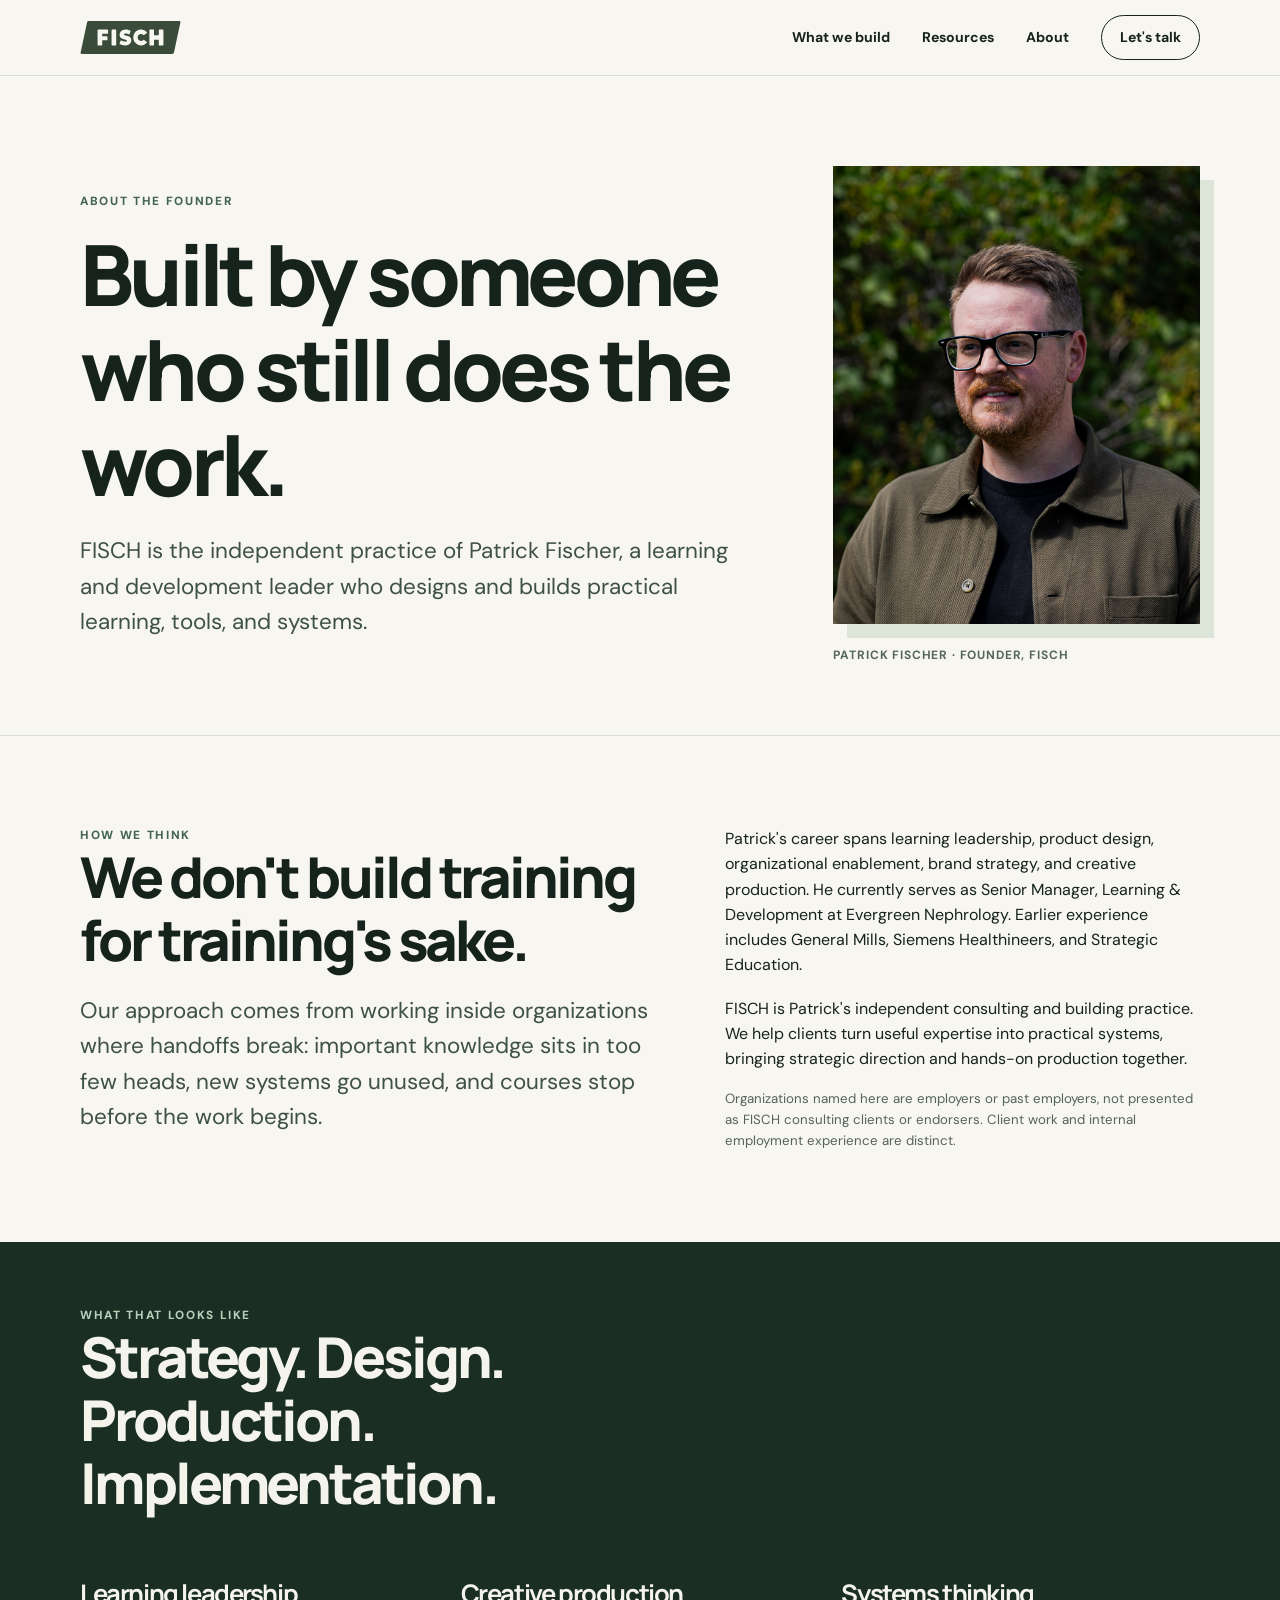
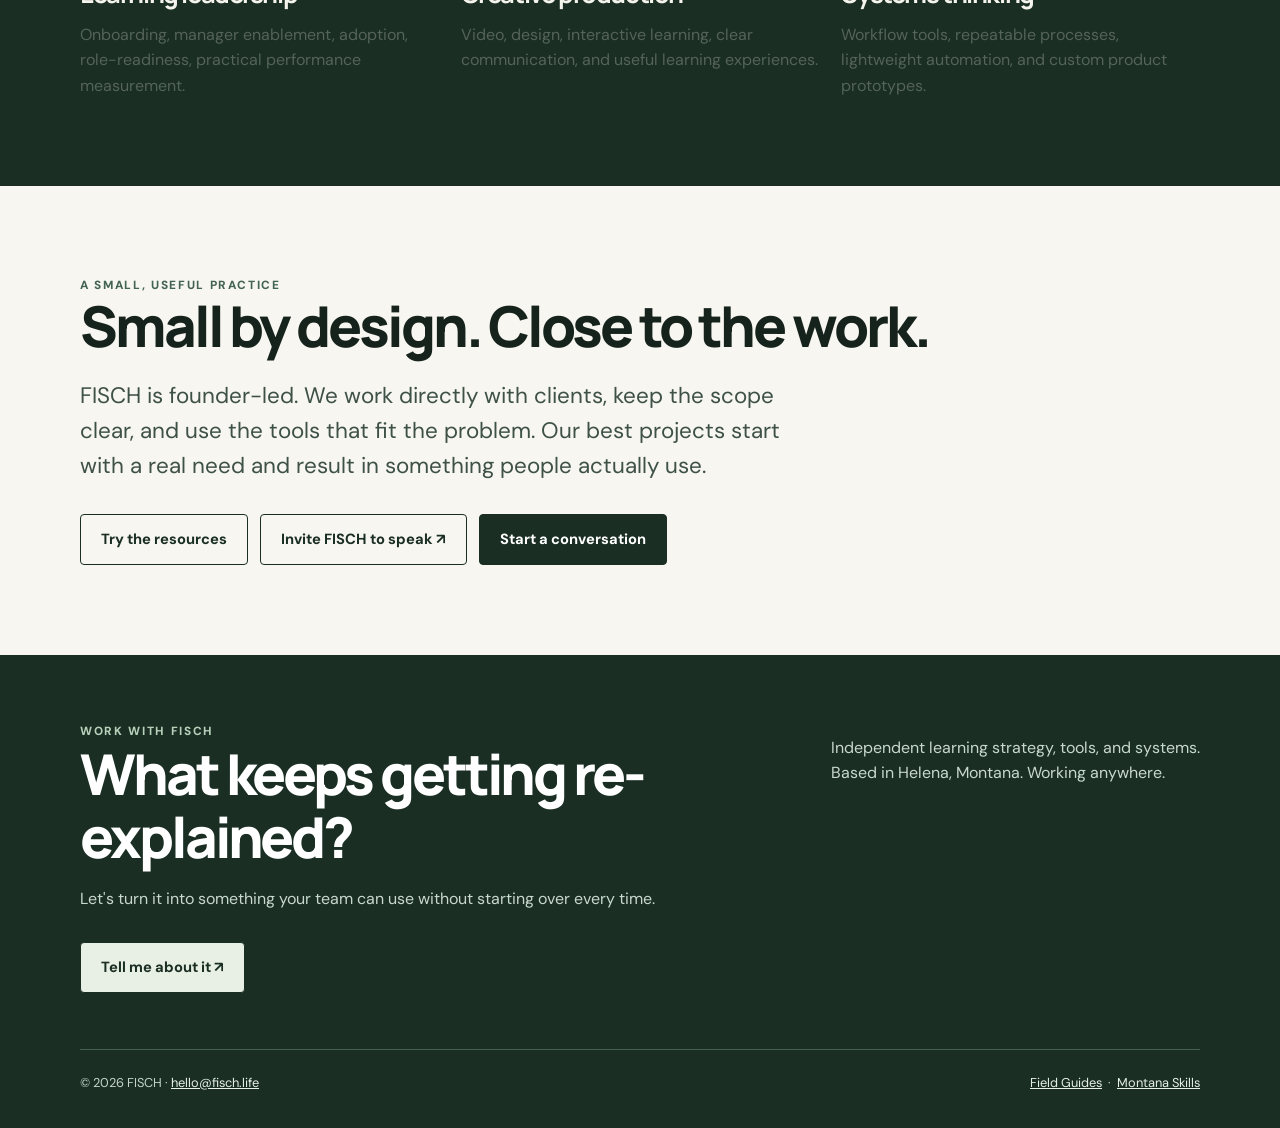
==== commit 1a6fa4f9: "Editorial: align FISCH voice and founder presentation" ====
--- a/about/index.html
+++ b/about/index.html
@@ -1,2 +1,2 @@
 <!doctype html><html lang="en"><head><meta charset="utf-8"><meta name="viewport" content="width=device-width, initial-scale=1"><title>About Patrick Fischer | FISCH</title><meta name="description" content="FISCH is built by Patrick Fischer, a working L&D leader, strategist and creative systems builder based in Helena, Montana."><link rel="canonical" href="https://fisch.life/about/"><meta property="og:type" content="website"><meta property="og:title" content="About Patrick Fischer | FISCH"><meta property="og:description" content="FISCH is built by Patrick Fischer, a working L&D leader, strategist and creative systems builder based in Helena, Montana."><meta property="og:image" content="https://fisch.life/assets/images/og-image.png"><link rel="icon" href="/assets/logos/fisch-logo-green.svg" type="image/svg+xml"><link rel="stylesheet" href="/v2.css"></head><body><header class="site-header"><div class="wrap top"><a class="brand" href="/" aria-label="FISCH home"><img src="/assets/logos/fisch-logo-green.svg" alt="FISCH"></a><button type="button" id="menu-toggle" class="menu-btn" aria-expanded="false" aria-controls="site-nav">Menu</button><nav id="site-nav" class="nav" aria-label="Main"><a href="/work/">What we build</a><a href="/resources/">Resources</a><a href="/about/">About</a><a class="nav-cta" href="mailto:hello@fisch.life?subject=FISCH%20%7C%20New%20project%20inquiry&amp;body=Hi%20Patrick%2C%0A%0AI'd%20like%20to%20discuss%20a%20potential%20FISCH%20project.%0A%0AMy%20organization%2Fteam%3A%0A%0AWhat%20we%20need%20people%20to%20do%20more%20consistently%3A%0A%0AWhat%20keeps%20breaking%20or%20getting%20re-explained%3A%0A%0AWhat%20a%20better%20outcome%20would%20look%20like%3A%0A%0ATimeline%20and%20best%20contact%3A%0A%0ASource%3A%20fisch.life%0A">Let's talk</a></nav></div></header>
-<main><section class="page-hero"><div class="wrap about-hero-grid"><div><p class="eyebrow">About the founder</p><h1>Built by someone who still does the work.</h1><p class="lead">I'm Patrick Fischer. I lead learning and development inside organizations and independently build learning, tools, and systems through FISCH.</p></div><figure class="founder-portrait"><div class="portrait-surface"><div class="portrait-fallback" aria-hidden="true"><span class="mark">F.</span><span class="micro">Learning leader. Creative builder.</span></div><img class="portrait-image" src="/assets/images/patrick-fischer-portrait.jpg" alt="Patrick Fischer, founder of FISCH" width="800" height="1000" loading="eager" decoding="async" onload="this.parentElement.classList.add('has-photo')" onerror="this.remove()"></div><figcaption>Patrick Fischer · Founder, FISCH</figcaption></figure></div></section><hr class="rule"><section class="section"><div class="wrap"><div class="band-inner"><div><p class="eyebrow">My perspective</p><h2>I'm not interested in training for training's sake.</h2><p class="lead" style="margin-top:22px">I've worked where the handoffs break: teams with too much knowledge in too few heads, new systems no one uses, and courses that stop before the real work begins.</p></div><div><p>My career spans learning leadership, product design, organizational enablement, brand strategy, and creative production. My current role is Senior Manager, Learning &amp; Development at Evergreen Nephrology. Earlier experience includes General Mills, Siemens Healthineers, and Strategic Education.</p><p style="margin-top:18px">FISCH is my independent consulting and building practice. I help clients turn useful expertise into practical systems. I bring both perspectives to the table: strategic operator and hands-on maker.</p><p style="margin-top:18px" class="micro">Organizations named here are employers or past employers, not presented as FISCH consulting clients or endorsers. Client work and internal employment experience are distinct.</p></div></div></div></section><section class="transformation"><div class="wrap"><p class="eyebrow">What that looks like</p><h2>Strategy. Design. Production. Implementation.</h2><div class="problem-grid" style="margin-top:40px"><div class="problem"><h3>Learning leadership</h3><p>Onboarding, manager enablement, adoption, role-readiness, practical performance measurement.</p></div><div class="problem"><h3>Creative production</h3><p>Video, design, interactive learning, clear communication, and useful learning experiences.</p></div><div class="problem"><h3>Systems thinking</h3><p>Workflow tools, repeatable processes, lightweight automation, and custom product prototypes.</p></div></div></div></section><section class="section"><div class="wrap"><p class="eyebrow">A small, useful practice</p><h2>I don't need to be a giant agency.</h2><p class="lead" style="margin-top:20px">FISCH works best when the problem is real, the people are close to the work, and the goal is to build something that will actually get used. I work with clients directly, keep the scope clear, and build with the tools that make sense.</p><div class="actions"><a href="/resources/" class="btn secondary">Try the resources</a><a href="/briefings/workforce-skills/" class="btn secondary">Invite me to speak ↗</a><a href="mailto:hello@fisch.life?subject=FISCH%20%7C%20New%20project%20inquiry&amp;body=Hi%20Patrick%2C%0A%0AI'd%20like%20to%20discuss%20a%20potential%20FISCH%20project.%0A%0AMy%20organization%2Fteam%3A%0A%0AWhat%20we%20need%20people%20to%20do%20more%20consistently%3A%0A%0AWhat%20keeps%20breaking%20or%20getting%20re-explained%3A%0A%0AWhat%20a%20better%20outcome%20would%20look%20like%3A%0A%0ATimeline%20and%20best%20contact%3A%0A%0ASource%3A%20fisch.life%0A" class="btn">Start a conversation</a></div></div></section></main><footer class="footer"><div class="wrap"><div class="footer-main"><div><span class="eyebrow" style="color:#b6d0b9">Work with FISCH</span><h2>What keeps getting re-explained?</h2><p>Let's turn it into something your team can use without starting over every time.</p><div class="actions"><a class="btn" style="background:#e8efe4;color:#1a2e23" href="mailto:hello@fisch.life?subject=FISCH%20%7C%20New%20project%20inquiry&amp;body=Hi%20Patrick%2C%0A%0AI'd%20like%20to%20discuss%20a%20potential%20FISCH%20project.%0A%0AMy%20organization%2Fteam%3A%0A%0AWhat%20we%20need%20people%20to%20do%20more%20consistently%3A%0A%0AWhat%20keeps%20breaking%20or%20getting%20re-explained%3A%0A%0AWhat%20a%20better%20outcome%20would%20look%20like%3A%0A%0ATimeline%20and%20best%20contact%3A%0A%0ASource%3A%20fisch.life%0A">Tell me about it ↗</a></div></div><p>Independent learning strategy, tools, and systems.<br>Based in Helena, Montana. Working anywhere.</p></div><div class="footer-bottom"><span>© 2026 FISCH · <a href="mailto:hello@fisch.life">hello@fisch.life</a></span><span><a href="/resources/">Field Guides</a> &nbsp;·&nbsp; <a href="/montana-skills/">Montana Skills</a></span></div></div></footer><script src="/site-v2.js" defer></script></body></html>+<main><section class="page-hero"><div class="wrap about-hero-grid"><div><p class="eyebrow">About the founder</p><h1>Built by someone who still does the work.</h1><p class="lead">FISCH is the independent practice of Patrick Fischer, a learning and development leader who designs and builds practical learning, tools, and systems.</p></div><figure class="founder-portrait"><div class="portrait-surface"><div class="portrait-fallback" aria-hidden="true"><span class="mark">F.</span><span class="micro">Learning leader. Creative builder.</span></div><img class="portrait-image" src="/assets/images/patrick-fischer-portrait.jpg" alt="Patrick Fischer, founder of FISCH" width="800" height="1000" loading="eager" decoding="async" onload="this.parentElement.classList.add('has-photo')" onerror="this.remove()"></div><figcaption>Patrick Fischer · Founder, FISCH</figcaption></figure></div></section><hr class="rule"><section class="section"><div class="wrap"><div class="band-inner"><div><p class="eyebrow">How we think</p><h2>We don't build training for training's sake.</h2><p class="lead" style="margin-top:22px">Our approach comes from working inside organizations where handoffs break: important knowledge sits in too few heads, new systems go unused, and courses stop before the work begins.</p></div><div><p>Patrick's career spans learning leadership, product design, organizational enablement, brand strategy, and creative production. He currently serves as Senior Manager, Learning &amp; Development at Evergreen Nephrology. Earlier experience includes General Mills, Siemens Healthineers, and Strategic Education.</p><p style="margin-top:18px">FISCH is Patrick's independent consulting and building practice. We help clients turn useful expertise into practical systems, bringing strategic direction and hands-on production together.</p><p style="margin-top:18px" class="micro">Organizations named here are employers or past employers, not presented as FISCH consulting clients or endorsers. Client work and internal employment experience are distinct.</p></div></div></div></section><section class="transformation"><div class="wrap"><p class="eyebrow">What that looks like</p><h2>Strategy. Design. Production. Implementation.</h2><div class="problem-grid" style="margin-top:40px"><div class="problem"><h3>Learning leadership</h3><p>Onboarding, manager enablement, adoption, role-readiness, practical performance measurement.</p></div><div class="problem"><h3>Creative production</h3><p>Video, design, interactive learning, clear communication, and useful learning experiences.</p></div><div class="problem"><h3>Systems thinking</h3><p>Workflow tools, repeatable processes, lightweight automation, and custom product prototypes.</p></div></div></div></section><section class="section"><div class="wrap"><p class="eyebrow">A small, useful practice</p><h2>Small by design. Close to the work.</h2><p class="lead" style="margin-top:20px">FISCH is founder-led. We work directly with clients, keep the scope clear, and use the tools that fit the problem. Our best projects start with a real need and result in something people actually use.</p><div class="actions"><a href="/resources/" class="btn secondary">Try the resources</a><a href="/briefings/workforce-skills/" class="btn secondary">Invite FISCH to speak ↗</a><a href="mailto:hello@fisch.life?subject=FISCH%20%7C%20New%20project%20inquiry&amp;body=Hi%20Patrick%2C%0A%0AI'd%20like%20to%20discuss%20a%20potential%20FISCH%20project.%0A%0AMy%20organization%2Fteam%3A%0A%0AWhat%20we%20need%20people%20to%20do%20more%20consistently%3A%0A%0AWhat%20keeps%20breaking%20or%20getting%20re-explained%3A%0A%0AWhat%20a%20better%20outcome%20would%20look%20like%3A%0A%0ATimeline%20and%20best%20contact%3A%0A%0ASource%3A%20fisch.life%0A" class="btn">Start a conversation</a></div></div></section></main><footer class="footer"><div class="wrap"><div class="footer-main"><div><span class="eyebrow" style="color:#b6d0b9">Work with FISCH</span><h2>What keeps getting re-explained?</h2><p>Let's turn it into something your team can use without starting over every time.</p><div class="actions"><a class="btn" style="background:#e8efe4;color:#1a2e23" href="mailto:hello@fisch.life?subject=FISCH%20%7C%20New%20project%20inquiry&amp;body=Hi%20Patrick%2C%0A%0AI'd%20like%20to%20discuss%20a%20potential%20FISCH%20project.%0A%0AMy%20organization%2Fteam%3A%0A%0AWhat%20we%20need%20people%20to%20do%20more%20consistently%3A%0A%0AWhat%20keeps%20breaking%20or%20getting%20re-explained%3A%0A%0AWhat%20a%20better%20outcome%20would%20look%20like%3A%0A%0ATimeline%20and%20best%20contact%3A%0A%0ASource%3A%20fisch.life%0A">Tell me about it ↗</a></div></div><p>Independent learning strategy, tools, and systems.<br>Based in Helena, Montana. Working anywhere.</p></div><div class="footer-bottom"><span>© 2026 FISCH · <a href="mailto:hello@fisch.life">hello@fisch.life</a></span><span><a href="/resources/">Field Guides</a> &nbsp;·&nbsp; <a href="/montana-skills/">Montana Skills</a></span></div></div></footer><script src="/site-v2.js" defer></script></body></html>
--- a/v2.css
+++ b/v2.css
@@ -114,3 +114,13 @@
 #readiness-message{margin-bottom:20px;max-width:300px}
 @media(max-width:760px){.briefing-check{grid-template-columns:1fr}.briefing-step summary{grid-template-columns:42px 1fr 20px;padding:22px 0}.briefing-step>div{padding:0 10px 25px 59px}.demo-stage{padding:55px 0}}
 @media print{.demo-interaction .btn,.demo-feedback button,.briefing-steps .summary-plus{display:none!important}.demo-stage{background:white;color:black}.demo-context>p,.demo-context .micro{color:#333}.demo-interaction{box-shadow:none}.manager-kit{background:white;border:1px solid #bbb}.briefing-step>div{display:block}.briefing-step[open]>div{display:block}.briefing-step:not([open])>div{display:none}.score-number{font-size:3rem}}
+
+/* Homepage Montana campaign: a compact editorial feature using existing FISCH tokens. */
+.campaign-feature{background:#edf0e9;border-top:1px solid var(--line);border-bottom:1px solid var(--line);padding:36px 0}
+.campaign-feature-inner{display:grid;grid-template-columns:minmax(0,1fr) auto;gap:36px;align-items:center}
+.campaign-feature h2{font-size:clamp(1.55rem,3vw,2.35rem);margin:10px 0 12px;max-width:670px}
+.campaign-feature-copy>p:last-child{color:var(--muted);max-width:700px}
+.campaign-feature-actions{display:flex;flex-direction:column;align-items:flex-start;gap:14px}
+.campaign-feature-link{font-size:.91rem;font-weight:700;text-underline-offset:4px}
+@media(max-width:820px){.campaign-feature-inner{grid-template-columns:1fr;gap:22px}.campaign-feature-actions{flex-direction:row;align-items:center;flex-wrap:wrap}}
+@media(max-width:550px){.campaign-feature-actions{flex-direction:column;align-items:stretch}.campaign-feature-actions .btn{width:100%}}
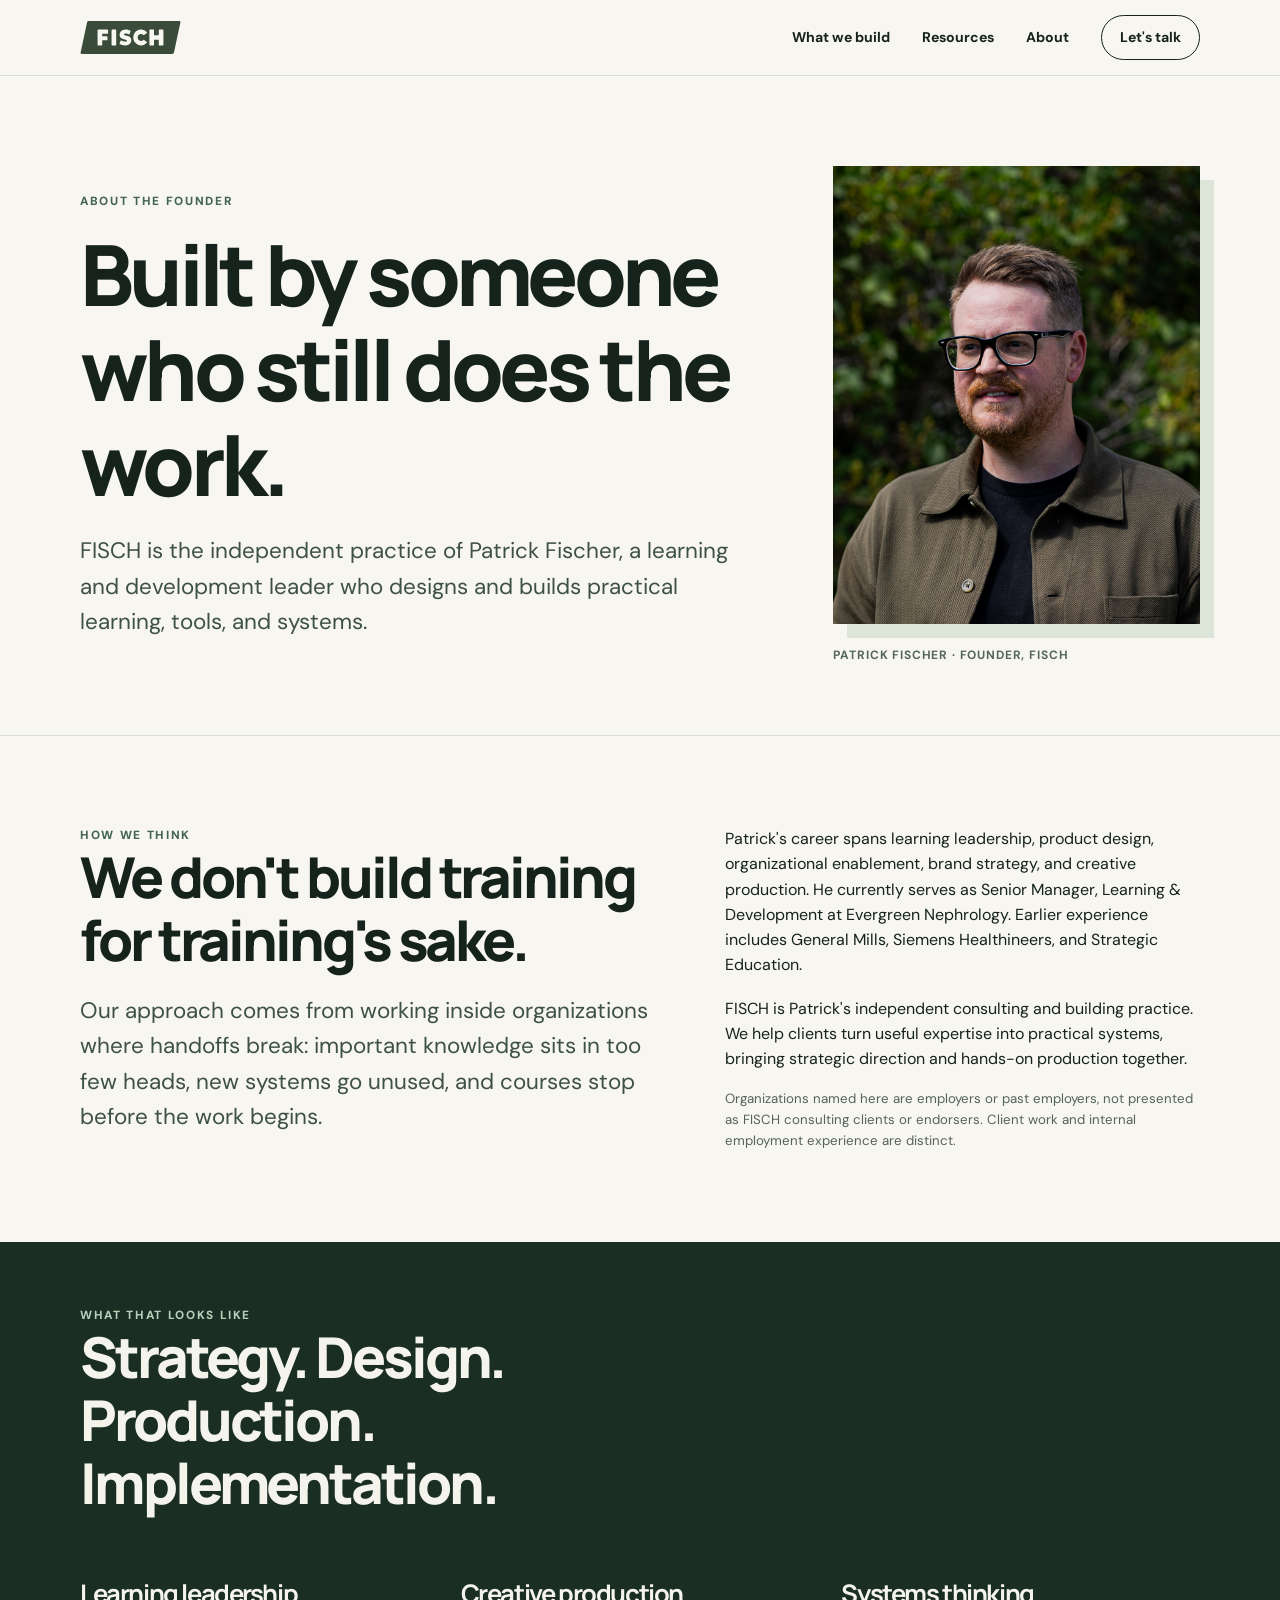
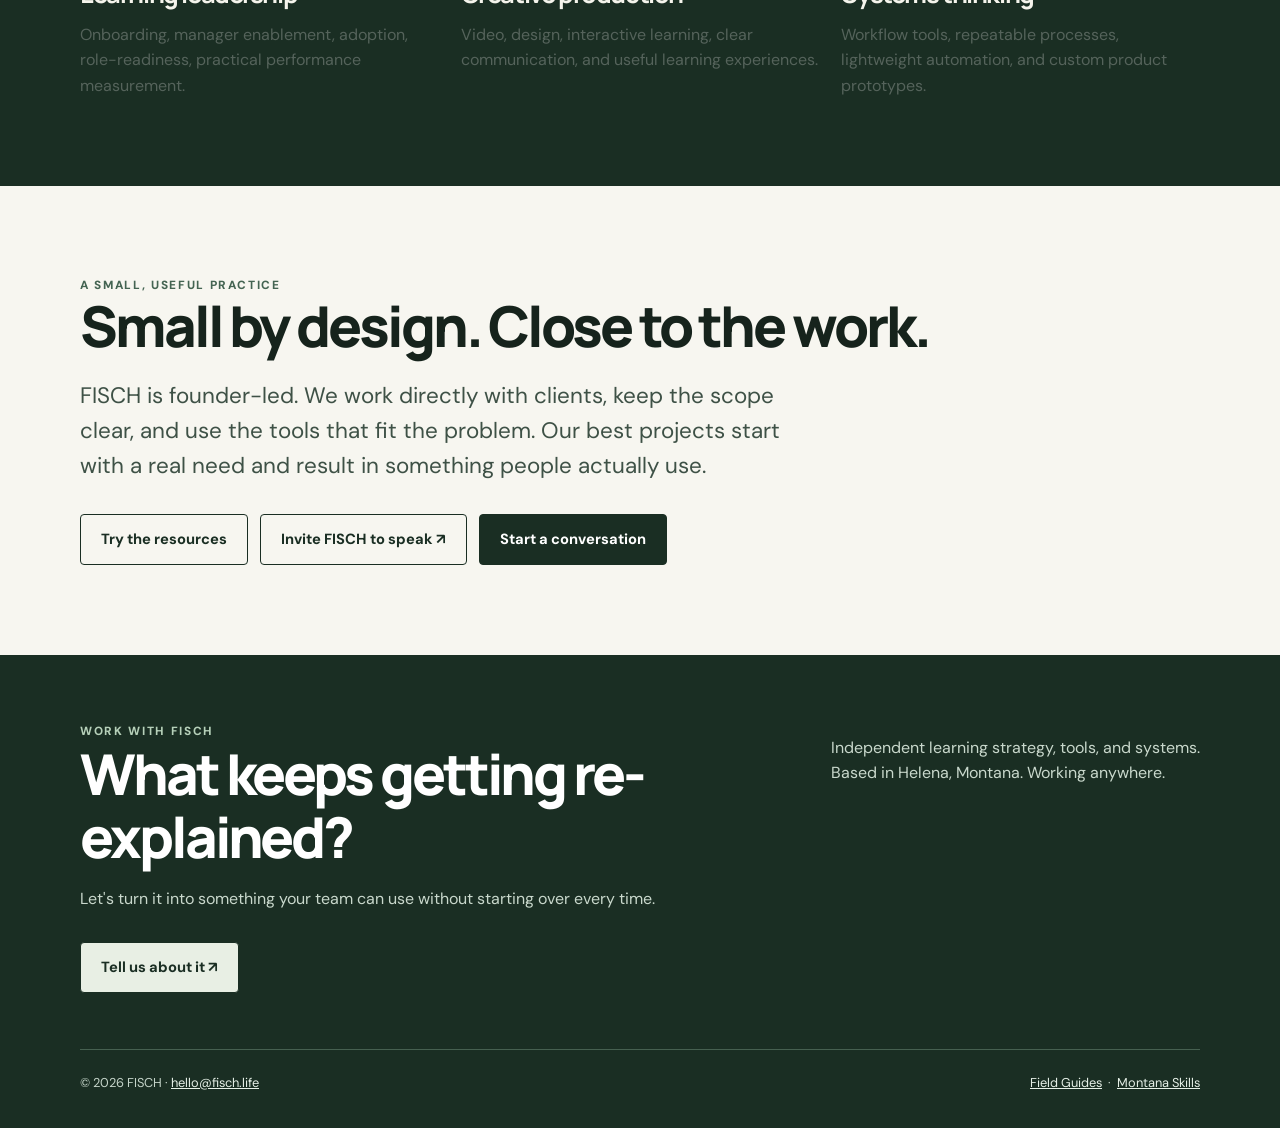
==== commit be163b31: "Editorial: align footer inquiry CTA with FISCH 'we' voice" ====
--- a/about/index.html
+++ b/about/index.html
@@ -1,2 +1,2 @@
 <!doctype html><html lang="en"><head><meta charset="utf-8"><meta name="viewport" content="width=device-width, initial-scale=1"><title>About Patrick Fischer | FISCH</title><meta name="description" content="FISCH is built by Patrick Fischer, a working L&D leader, strategist and creative systems builder based in Helena, Montana."><link rel="canonical" href="https://fisch.life/about/"><meta property="og:type" content="website"><meta property="og:title" content="About Patrick Fischer | FISCH"><meta property="og:description" content="FISCH is built by Patrick Fischer, a working L&D leader, strategist and creative systems builder based in Helena, Montana."><meta property="og:image" content="https://fisch.life/assets/images/og-image.png"><link rel="icon" href="/assets/logos/fisch-logo-green.svg" type="image/svg+xml"><link rel="stylesheet" href="/v2.css"></head><body><header class="site-header"><div class="wrap top"><a class="brand" href="/" aria-label="FISCH home"><img src="/assets/logos/fisch-logo-green.svg" alt="FISCH"></a><button type="button" id="menu-toggle" class="menu-btn" aria-expanded="false" aria-controls="site-nav">Menu</button><nav id="site-nav" class="nav" aria-label="Main"><a href="/work/">What we build</a><a href="/resources/">Resources</a><a href="/about/">About</a><a class="nav-cta" href="mailto:hello@fisch.life?subject=FISCH%20%7C%20New%20project%20inquiry&amp;body=Hi%20Patrick%2C%0A%0AI'd%20like%20to%20discuss%20a%20potential%20FISCH%20project.%0A%0AMy%20organization%2Fteam%3A%0A%0AWhat%20we%20need%20people%20to%20do%20more%20consistently%3A%0A%0AWhat%20keeps%20breaking%20or%20getting%20re-explained%3A%0A%0AWhat%20a%20better%20outcome%20would%20look%20like%3A%0A%0ATimeline%20and%20best%20contact%3A%0A%0ASource%3A%20fisch.life%0A">Let's talk</a></nav></div></header>
-<main><section class="page-hero"><div class="wrap about-hero-grid"><div><p class="eyebrow">About the founder</p><h1>Built by someone who still does the work.</h1><p class="lead">FISCH is the independent practice of Patrick Fischer, a learning and development leader who designs and builds practical learning, tools, and systems.</p></div><figure class="founder-portrait"><div class="portrait-surface"><div class="portrait-fallback" aria-hidden="true"><span class="mark">F.</span><span class="micro">Learning leader. Creative builder.</span></div><img class="portrait-image" src="/assets/images/patrick-fischer-portrait.jpg" alt="Patrick Fischer, founder of FISCH" width="800" height="1000" loading="eager" decoding="async" onload="this.parentElement.classList.add('has-photo')" onerror="this.remove()"></div><figcaption>Patrick Fischer · Founder, FISCH</figcaption></figure></div></section><hr class="rule"><section class="section"><div class="wrap"><div class="band-inner"><div><p class="eyebrow">How we think</p><h2>We don't build training for training's sake.</h2><p class="lead" style="margin-top:22px">Our approach comes from working inside organizations where handoffs break: important knowledge sits in too few heads, new systems go unused, and courses stop before the work begins.</p></div><div><p>Patrick's career spans learning leadership, product design, organizational enablement, brand strategy, and creative production. He currently serves as Senior Manager, Learning &amp; Development at Evergreen Nephrology. Earlier experience includes General Mills, Siemens Healthineers, and Strategic Education.</p><p style="margin-top:18px">FISCH is Patrick's independent consulting and building practice. We help clients turn useful expertise into practical systems, bringing strategic direction and hands-on production together.</p><p style="margin-top:18px" class="micro">Organizations named here are employers or past employers, not presented as FISCH consulting clients or endorsers. Client work and internal employment experience are distinct.</p></div></div></div></section><section class="transformation"><div class="wrap"><p class="eyebrow">What that looks like</p><h2>Strategy. Design. Production. Implementation.</h2><div class="problem-grid" style="margin-top:40px"><div class="problem"><h3>Learning leadership</h3><p>Onboarding, manager enablement, adoption, role-readiness, practical performance measurement.</p></div><div class="problem"><h3>Creative production</h3><p>Video, design, interactive learning, clear communication, and useful learning experiences.</p></div><div class="problem"><h3>Systems thinking</h3><p>Workflow tools, repeatable processes, lightweight automation, and custom product prototypes.</p></div></div></div></section><section class="section"><div class="wrap"><p class="eyebrow">A small, useful practice</p><h2>Small by design. Close to the work.</h2><p class="lead" style="margin-top:20px">FISCH is founder-led. We work directly with clients, keep the scope clear, and use the tools that fit the problem. Our best projects start with a real need and result in something people actually use.</p><div class="actions"><a href="/resources/" class="btn secondary">Try the resources</a><a href="/briefings/workforce-skills/" class="btn secondary">Invite FISCH to speak ↗</a><a href="mailto:hello@fisch.life?subject=FISCH%20%7C%20New%20project%20inquiry&amp;body=Hi%20Patrick%2C%0A%0AI'd%20like%20to%20discuss%20a%20potential%20FISCH%20project.%0A%0AMy%20organization%2Fteam%3A%0A%0AWhat%20we%20need%20people%20to%20do%20more%20consistently%3A%0A%0AWhat%20keeps%20breaking%20or%20getting%20re-explained%3A%0A%0AWhat%20a%20better%20outcome%20would%20look%20like%3A%0A%0ATimeline%20and%20best%20contact%3A%0A%0ASource%3A%20fisch.life%0A" class="btn">Start a conversation</a></div></div></section></main><footer class="footer"><div class="wrap"><div class="footer-main"><div><span class="eyebrow" style="color:#b6d0b9">Work with FISCH</span><h2>What keeps getting re-explained?</h2><p>Let's turn it into something your team can use without starting over every time.</p><div class="actions"><a class="btn" style="background:#e8efe4;color:#1a2e23" href="mailto:hello@fisch.life?subject=FISCH%20%7C%20New%20project%20inquiry&amp;body=Hi%20Patrick%2C%0A%0AI'd%20like%20to%20discuss%20a%20potential%20FISCH%20project.%0A%0AMy%20organization%2Fteam%3A%0A%0AWhat%20we%20need%20people%20to%20do%20more%20consistently%3A%0A%0AWhat%20keeps%20breaking%20or%20getting%20re-explained%3A%0A%0AWhat%20a%20better%20outcome%20would%20look%20like%3A%0A%0ATimeline%20and%20best%20contact%3A%0A%0ASource%3A%20fisch.life%0A">Tell me about it ↗</a></div></div><p>Independent learning strategy, tools, and systems.<br>Based in Helena, Montana. Working anywhere.</p></div><div class="footer-bottom"><span>© 2026 FISCH · <a href="mailto:hello@fisch.life">hello@fisch.life</a></span><span><a href="/resources/">Field Guides</a> &nbsp;·&nbsp; <a href="/montana-skills/">Montana Skills</a></span></div></div></footer><script src="/site-v2.js" defer></script></body></html>+<main><section class="page-hero"><div class="wrap about-hero-grid"><div><p class="eyebrow">About the founder</p><h1>Built by someone who still does the work.</h1><p class="lead">FISCH is the independent practice of Patrick Fischer, a learning and development leader who designs and builds practical learning, tools, and systems.</p></div><figure class="founder-portrait"><div class="portrait-surface"><div class="portrait-fallback" aria-hidden="true"><span class="mark">F.</span><span class="micro">Learning leader. Creative builder.</span></div><img class="portrait-image" src="/assets/images/patrick-fischer-portrait.jpg" alt="Patrick Fischer, founder of FISCH" width="800" height="1000" loading="eager" decoding="async" onload="this.parentElement.classList.add('has-photo')" onerror="this.remove()"></div><figcaption>Patrick Fischer · Founder, FISCH</figcaption></figure></div></section><hr class="rule"><section class="section"><div class="wrap"><div class="band-inner"><div><p class="eyebrow">How we think</p><h2>We don't build training for training's sake.</h2><p class="lead" style="margin-top:22px">Our approach comes from working inside organizations where handoffs break: important knowledge sits in too few heads, new systems go unused, and courses stop before the work begins.</p></div><div><p>Patrick's career spans learning leadership, product design, organizational enablement, brand strategy, and creative production. He currently serves as Senior Manager, Learning &amp; Development at Evergreen Nephrology. Earlier experience includes General Mills, Siemens Healthineers, and Strategic Education.</p><p style="margin-top:18px">FISCH is Patrick's independent consulting and building practice. We help clients turn useful expertise into practical systems, bringing strategic direction and hands-on production together.</p><p style="margin-top:18px" class="micro">Organizations named here are employers or past employers, not presented as FISCH consulting clients or endorsers. Client work and internal employment experience are distinct.</p></div></div></div></section><section class="transformation"><div class="wrap"><p class="eyebrow">What that looks like</p><h2>Strategy. Design. Production. Implementation.</h2><div class="problem-grid" style="margin-top:40px"><div class="problem"><h3>Learning leadership</h3><p>Onboarding, manager enablement, adoption, role-readiness, practical performance measurement.</p></div><div class="problem"><h3>Creative production</h3><p>Video, design, interactive learning, clear communication, and useful learning experiences.</p></div><div class="problem"><h3>Systems thinking</h3><p>Workflow tools, repeatable processes, lightweight automation, and custom product prototypes.</p></div></div></div></section><section class="section"><div class="wrap"><p class="eyebrow">A small, useful practice</p><h2>Small by design. Close to the work.</h2><p class="lead" style="margin-top:20px">FISCH is founder-led. We work directly with clients, keep the scope clear, and use the tools that fit the problem. Our best projects start with a real need and result in something people actually use.</p><div class="actions"><a href="/resources/" class="btn secondary">Try the resources</a><a href="/briefings/workforce-skills/" class="btn secondary">Invite FISCH to speak ↗</a><a href="mailto:hello@fisch.life?subject=FISCH%20%7C%20New%20project%20inquiry&amp;body=Hi%20Patrick%2C%0A%0AI'd%20like%20to%20discuss%20a%20potential%20FISCH%20project.%0A%0AMy%20organization%2Fteam%3A%0A%0AWhat%20we%20need%20people%20to%20do%20more%20consistently%3A%0A%0AWhat%20keeps%20breaking%20or%20getting%20re-explained%3A%0A%0AWhat%20a%20better%20outcome%20would%20look%20like%3A%0A%0ATimeline%20and%20best%20contact%3A%0A%0ASource%3A%20fisch.life%0A" class="btn">Start a conversation</a></div></div></section></main><footer class="footer"><div class="wrap"><div class="footer-main"><div><span class="eyebrow" style="color:#b6d0b9">Work with FISCH</span><h2>What keeps getting re-explained?</h2><p>Let's turn it into something your team can use without starting over every time.</p><div class="actions"><a class="btn" style="background:#e8efe4;color:#1a2e23" href="mailto:hello@fisch.life?subject=FISCH%20%7C%20New%20project%20inquiry&amp;body=Hi%20Patrick%2C%0A%0AI'd%20like%20to%20discuss%20a%20potential%20FISCH%20project.%0A%0AMy%20organization%2Fteam%3A%0A%0AWhat%20we%20need%20people%20to%20do%20more%20consistently%3A%0A%0AWhat%20keeps%20breaking%20or%20getting%20re-explained%3A%0A%0AWhat%20a%20better%20outcome%20would%20look%20like%3A%0A%0ATimeline%20and%20best%20contact%3A%0A%0ASource%3A%20fisch.life%0A">Tell us about it ↗</a></div></div><p>Independent learning strategy, tools, and systems.<br>Based in Helena, Montana. Working anywhere.</p></div><div class="footer-bottom"><span>© 2026 FISCH · <a href="mailto:hello@fisch.life">hello@fisch.life</a></span><span><a href="/resources/">Field Guides</a> &nbsp;·&nbsp; <a href="/montana-skills/">Montana Skills</a></span></div></div></footer><script src="/site-v2.js" defer></script></body></html>
